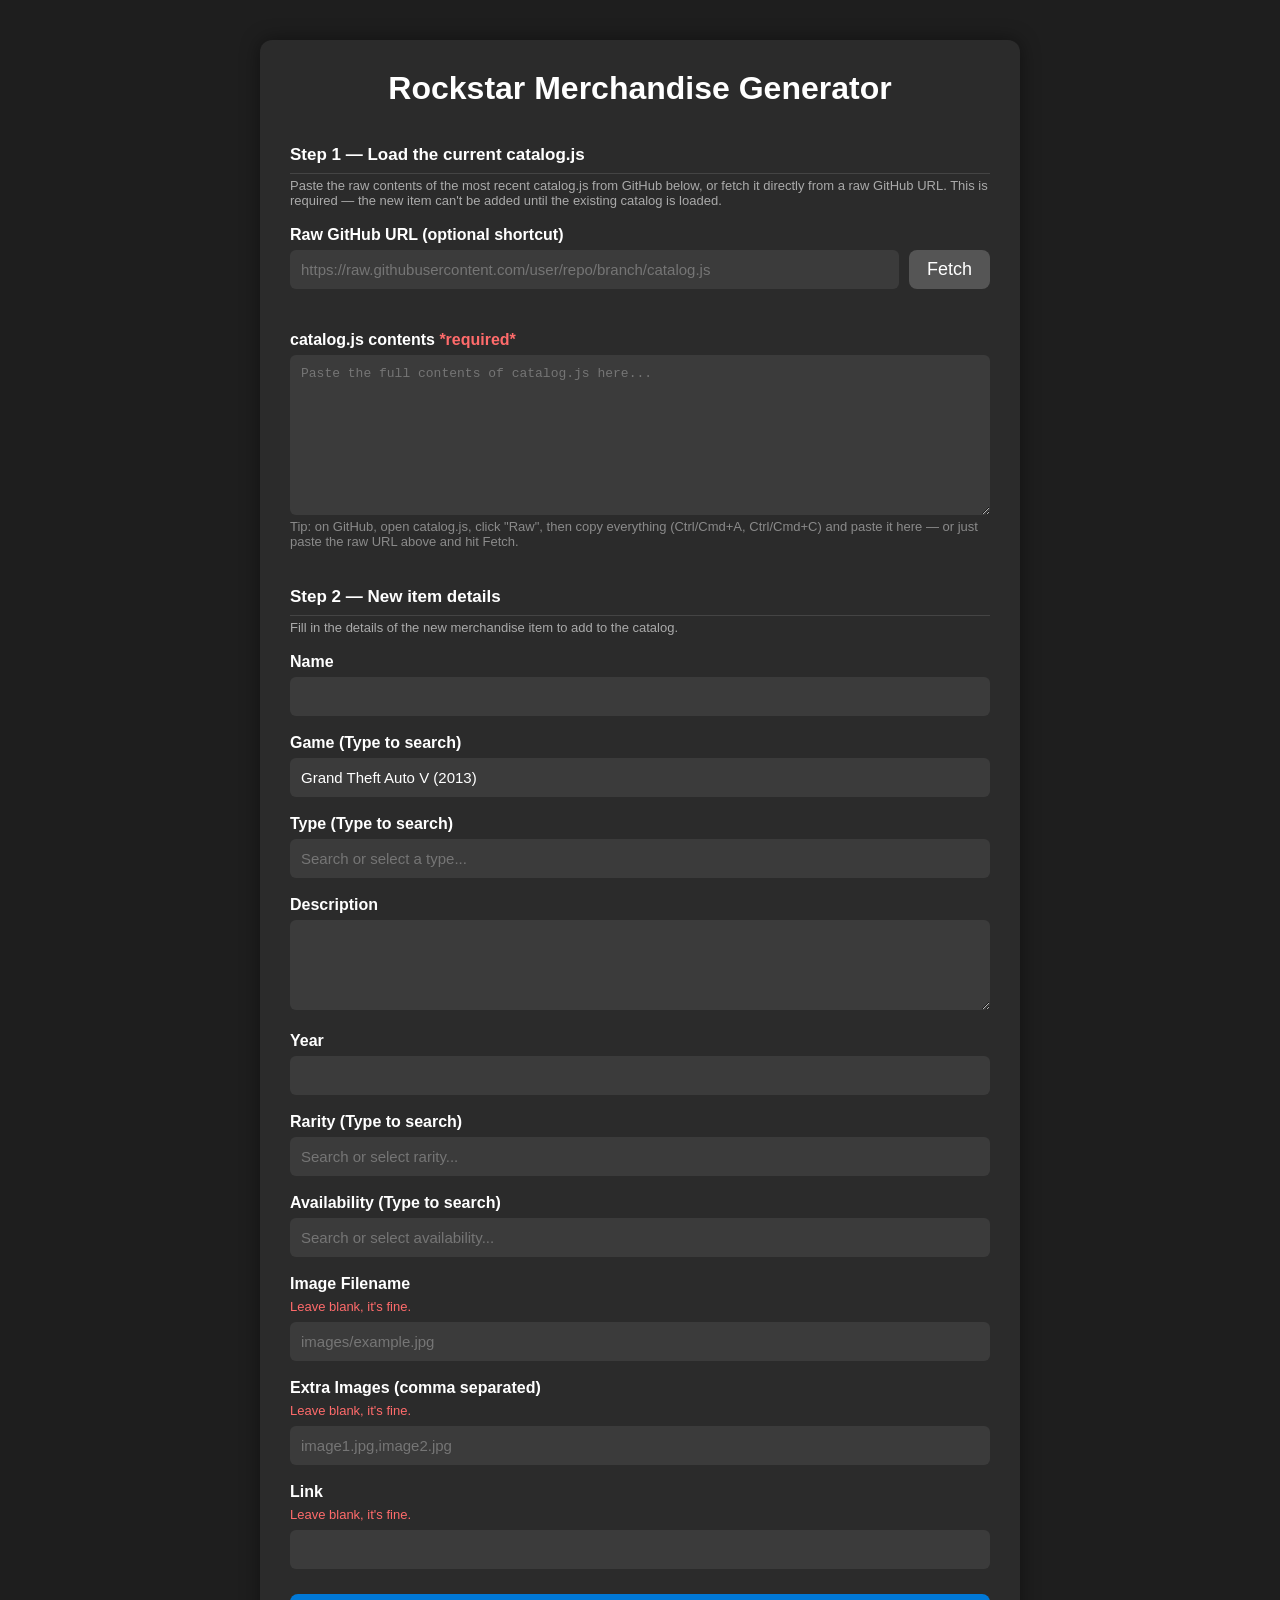
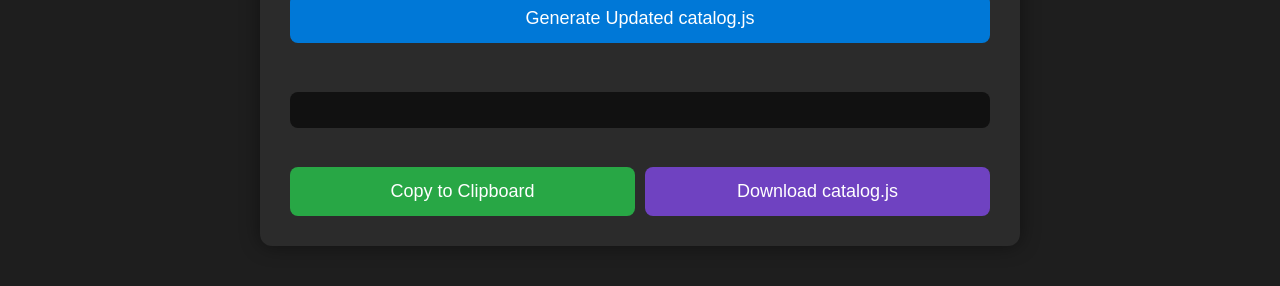
==== rockstar-merch-generator.html @ 3b92977f "Update rockstar-merch-generator.html" ====
<!DOCTYPE html>
<html lang="en">
<head>
<meta charset="UTF-8">
<meta name="viewport" content="width=device-width, initial-scale=1.0">
<title>Rockstar Merchandise Generator</title>

<style>
*{
    box-sizing:border-box;
}

body{
    margin:0;
    padding:40px;
    background:#1e1e1e;
    color:white;
    font-family:"Segoe UI",Arial,sans-serif;
}

.container{
    max-width:760px;
    margin:auto;
    background:#2b2b2b;
    padding:30px;
    border-radius:12px;
    box-shadow:0 0 20px rgba(0,0,0,.45);
}

h1{
    text-align:center;
    margin-top:0;
    margin-bottom:10px;
}

h2{
    margin-top:0;
    margin-bottom:4px;
    font-size:17px;
    border-bottom:1px solid #444;
    padding-bottom:8px;
}

.step{
    margin-top:34px;
    padding-top:4px;
}

.stepDesc{
    color:#aaa;
    font-size:13px;
    margin-bottom:14px;
}

label{
    display:block;
    margin-top:18px;
    margin-bottom:6px;
    font-weight:bold;
}

input,
textarea,
select{
    width:100%;
    padding:11px;
    border:none;
    border-radius:6px;
    background:#3b3b3b;
    color:white;
    font-size:15px;
    font-family:inherit;
}

textarea{
    min-height:90px;
    resize:vertical;
}

#catalogInput{
    min-height:160px;
    font-family:Consolas, monospace;
    font-size:13px;
}

.note{
    color:#ff6b6b;
    font-size:13px;
    margin-bottom:8px;
}

.hint{
    color:#8a8a8a;
    font-size:13px;
    margin-bottom:8px;
}

.status{
    font-size:13px;
    margin-top:8px;
    min-height:16px;
}

.status.ok{
    color:#34c759;
}

.status.err{
    color:#ff6b6b;
}

.row{
    display:flex;
    gap:10px;
    align-items:stretch;
}

.row input{
    flex:1;
}

.row button{
    width:auto;
    white-space:nowrap;
    margin-top:0;
    padding:0 18px;
}

button{
    width:100%;
    margin-top:25px;
    padding:14px;
    border:none;
    border-radius:8px;
    font-size:18px;
    cursor:pointer;
    background:#0078d7;
    color:white;
    transition:.2s;
}

button:hover{
    background:#0a84ff;
}

button:disabled{
    background:#444;
    color:#888;
    cursor:not-allowed;
}

.copyBtn{
    background:#28a745;
}

.copyBtn:hover{
    background:#34c759;
}

.downloadBtn{
    background:#6f42c1;
}

.downloadBtn:hover{
    background:#8250df;
}

.fetchBtn{
    background:#555;
}

.fetchBtn:hover{
    background:#6b6b6b;
}

.btnRow{
    display:flex;
    gap:10px;
}

.btnRow button{
    flex:1;
}

#output{
    margin-top:25px;
    background:#111;
    padding:18px;
    border-radius:8px;
    white-space:pre-wrap;
    font-family:Consolas, monospace;
    overflow-x:auto;
    max-height:420px;
    overflow-y:auto;
    font-size:13px;
}
</style>

</head>
<body>

<div class="container">

<h1>Rockstar Merchandise Generator</h1>

<div class="step">
<h2>Step 1 — Load the current catalog.js</h2>
<div class="stepDesc">Paste the raw contents of the most recent catalog.js from GitHub below, or fetch it directly from a raw GitHub URL. This is required — the new item can't be added until the existing catalog is loaded.</div>

<label for="githubUrl">Raw GitHub URL (optional shortcut)</label>
<div class="row">
  <input id="githubUrl" placeholder="https://raw.githubusercontent.com/user/repo/branch/catalog.js">
  <button class="fetchBtn" onclick="fetchFromGithub()">Fetch</button>
</div>
<div id="fetchStatus" class="status"></div>

<label for="catalogInput">catalog.js contents <span style="color:#ff6b6b">*required*</span></label>
<textarea id="catalogInput" placeholder="Paste the full contents of catalog.js here..."></textarea>
<div class="hint">Tip: on GitHub, open catalog.js, click "Raw", then copy everything (Ctrl/Cmd+A, Ctrl/Cmd+C) and paste it here — or just paste the raw URL above and hit Fetch.</div>
</div>

<div class="step">
<h2>Step 2 — New item details</h2>
<div class="stepDesc">Fill in the details of the new merchandise item to add to the catalog.</div>

<label for="name">Name</label>
<input id="name">

<label for="game">Game (Type to search)</label>
<input list="gameOptions" id="game" value="Grand Theft Auto V (2013)" placeholder="Search or select a game...">
<datalist id="gameOptions">
  <option value="Grand Theft Auto (1997)">
  <option value="Grand Theft Auto 2 (1999)">
  <option value="Midnight Club: Street Racing (2000)">
  <option value="Max Payne (2001)">
  <option value="Grand Theft Auto III (2001)">
  <option value="Grand Theft Auto: Vice City (2002)">
  <option value="Midnight Club II (2003)">
  <option value="Max Payne 2: The Fall of Max Payne (2003)">
  <option value="Manhunt (2003)">
  <option value="Red Dead Revolver (2004)">
  <option value="Grand Theft Auto: San Andreas (2004)">
  <option value="Midnight Club 3: DUB Edition (2005)">
  <option value="The Warriors (2005)">
  <option value="Grand Theft Auto: Liberty City Stories (2005)">
  <option value="Bully (2006)">
  <option value="Grand Theft Auto: Vice City Stories (2006)">
  <option value="Grand Theft Auto IV (2008)">
  <option value="Midnight Club: Los Angeles (2008)">
  <option value="Grand Theft Auto: Chinatown Wars (2009)">
  <option value="Red Dead Redemption (2010)">
  <option value="L.A. Noire (2011)">
  <option value="Max Payne 3 (2012)">
  <option value="Grand Theft Auto V (2013)">
  <option value="Red Dead Redemption 2 (2018)">
  <option value="Grand Theft Auto VI (2026)">
</datalist>

<label for="category">Type (Type to search)</label>
<input list="categoryOptions" id="category" placeholder="Search or select a type...">
<datalist id="categoryOptions">
  <option value="Hats">
  <option value="Plushies">
  <option value="T-Shirts">
  <option value="Hoodies">
  <option value="Posters">
  <option value="Collectibles">
  <option value="Keychains">
  <option value="Stickers">
  <option value="Zippo Lighters">
  <option value="Mugs and Drinkware">
  <option value="Shot Glasses">
  <option value="Playing Card Decks">
  <option value="Domino Sets">
  <option value="Kubrick Figures">
  <option value="USB Flash Drives">
  <option value="Mousepads">
  <option value="Phone Cases">
  <option value="Air Fresheners">
  <option value="Replica License Plates">
  <option value="Enamel Pin Sets">
  <option value="Patches">
  <option value="Bandanas">
  <option value="Socks and Underwear">
  <option value="Lithographs and Art Prints">
  <option value="Vinyl Soundtracks">
  <option value="Art Books and Comics">
  <option value="Drug-related Items">
  <option value="Other">
</datalist>

<label for="description">Description</label>
<textarea id="description"></textarea>

<label for="year">Year</label>
<input id="year">

<label for="rarity">Rarity (Type to search)</label>
<input list="rarityOptions" id="rarity" placeholder="Search or select rarity...">
<datalist id="rarityOptions">
  <option value="Common">
  <option value="Rare">
  <option value="Very Rare">
  <option value="Extremely Rare">
</datalist>

<label for="availability">Availability (Type to search)</label>
<input list="availabilityOptions" id="availability" placeholder="Search or select availability...">
<datalist id="availabilityOptions">
  <option value="Sold on Rockstar Website">
  <option value="Sold in Physical Stores">
  <option value="Sold in Select Stores">
  <option value="Won as Part of a Competition">
  <option value="Given to Fan Sites">
  <option value="Given to The Media">
  <option value="Given to Store Owners">
  <option value="Given to Developers">
  <option value="An Item at an Official Rockstar Party">
  <option value="Other">
</datalist>

<label for="image">Image Filename</label>
<div class="note">Leave blank, it's fine.</div>
<input id="image" placeholder="images/example.jpg">

<label for="extraImages">Extra Images (comma separated)</label>
<div class="note">Leave blank, it's fine.</div>
<input id="extraImages" placeholder="image1.jpg,image2.jpg">

<label for="link">Link</label>
<div class="note">Leave blank, it's fine.</div>
<input id="link">

<button onclick="generate()">Generate Updated catalog.js</button>
<div id="generateStatus" class="status"></div>
</div>

<pre id="output"></pre>

<div class="btnRow" style="margin-top:14px;">
  <button class="copyBtn" onclick="copyOutput()">Copy to Clipboard</button>
  <button class="downloadBtn" onclick="downloadOutput()">Download catalog.js</button>
</div>

</div>

<script>

async function fetchFromGithub(){

    const urlField = document.getElementById("githubUrl");
    const statusEl = document.getElementById("fetchStatus");
    let url = urlField.value.trim();

    if(url === ""){
        statusEl.textContent = "Enter a raw GitHub URL first.";
        statusEl.className = "status err";
        return;
    }

    // Convert a normal github.com blob URL into a raw URL automatically
    if(url.includes("github.com") && url.includes("/blob/")){
        url = url.replace("github.com", "raw.githubusercontent.com").replace("/blob/", "/");
    }

    statusEl.textContent = "Fetching...";
    statusEl.className = "status";

    try{
        const res = await fetch(url);

        if(!res.ok){
            throw new Error("HTTP " + res.status);
        }

        const text = await res.text();
        document.getElementById("catalogInput").value = text;
        statusEl.textContent = "Loaded catalog.js (" + text.length + " characters).";
        statusEl.className = "status ok";
    }catch(err){
        statusEl.textContent = "Couldn't fetch that URL (" + err.message + "). Paste the file contents manually instead.";
        statusEl.className = "status err";
    }
}

function buildNewItemText(){

    // JSON.stringify safely escapes quotes, backslashes and line breaks
    // so multi-line descriptions remain valid JavaScript.
    const jsString = value => JSON.stringify(value);

        let extra = document.getElementById("extraImages").value.trim();
    let extraImages = "[]";

    if(extra !== ""){
        extraImages = "[" +
            extra.split(",")
            .map(i => i.trim())
            .filter(Boolean)
            .map(i => jsString(i))
            .join(", ")
            + "]";
    }

    return `  {
    name: ${jsString(document.getElementById("name").value)},
    game: ${jsString(document.getElementById("game").value)},
    category: ${jsString(document.getElementById("category").value)},
    description: ${jsString(document.getElementById("description").value)},
    year: ${jsString(document.getElementById("year").value)},
    rarity: ${jsString(document.getElementById("rarity").value)},
    availability: ${jsString(document.getElementById("availability").value)},
    image: ${jsString(document.getElementById("image").value)},
    extraImages: ${extraImages},
    link: ${jsString(document.getElementById("link").value)},
  },`;
}

function insertItemIntoCatalog(catalogText, itemText){

    const lastBracket = catalogText.lastIndexOf("]");

    if(lastBracket === -1){
        throw new Error("Couldn't find a closing ']' for the catalog array in the pasted file.");
    }

    let before = catalogText.slice(0, lastBracket);
    const after = catalogText.slice(lastBracket);

    const trimmedBefore = before.replace(/\s+$/, "");

    let joined;
    if(trimmedBefore.endsWith(",") || trimmedBefore.endsWith("[")){
        joined = trimmedBefore;
    }else{
        joined = trimmedBefore + ",";
    }

    return joined + "\n" + itemText + "\n" + after;
}

function generate(){

    const statusEl = document.getElementById("generateStatus");
    const catalogText = document.getElementById("catalogInput").value;

    if(catalogText.trim() === ""){
        statusEl.textContent = "Paste or fetch the current catalog.js in Step 1 before generating.";
        statusEl.className = "status err";
        document.getElementById("output").textContent = "";
        return;
    }

    try{
        const itemText = buildNewItemText();
        const updated = insertItemIntoCatalog(catalogText, itemText);
        document.getElementById("output").textContent = updated;
        statusEl.textContent = "New catalog.js generated below — review it, then copy or download.";
        statusEl.className = "status ok";
    }catch(err){
        statusEl.textContent = "Error: " + err.message;
        statusEl.className = "status err";
        document.getElementById("output").textContent = "";
    }
}

function copyOutput(){

    const output = document.getElementById("output").textContent;

    if(output === ""){
        alert("Generate something first!");
        return;
    }

    navigator.clipboard.writeText(output);

    alert("Copied to clipboard!");
}

function downloadOutput(){

    const output = document.getElementById("output").textContent;

    if(output === ""){
        alert("Generate something first!");
        return;
    }

    const blob = new Blob([output], {type: "text/javascript"});
    const url = URL.createObjectURL(blob);
    const a = document.createElement("a");
    a.href = url;
    a.download = "catalog.js";
    document.body.appendChild(a);
    a.click();
    document.body.removeChild(a);
    URL.revokeObjectURL(url);
}

</script>

</body>
</html>
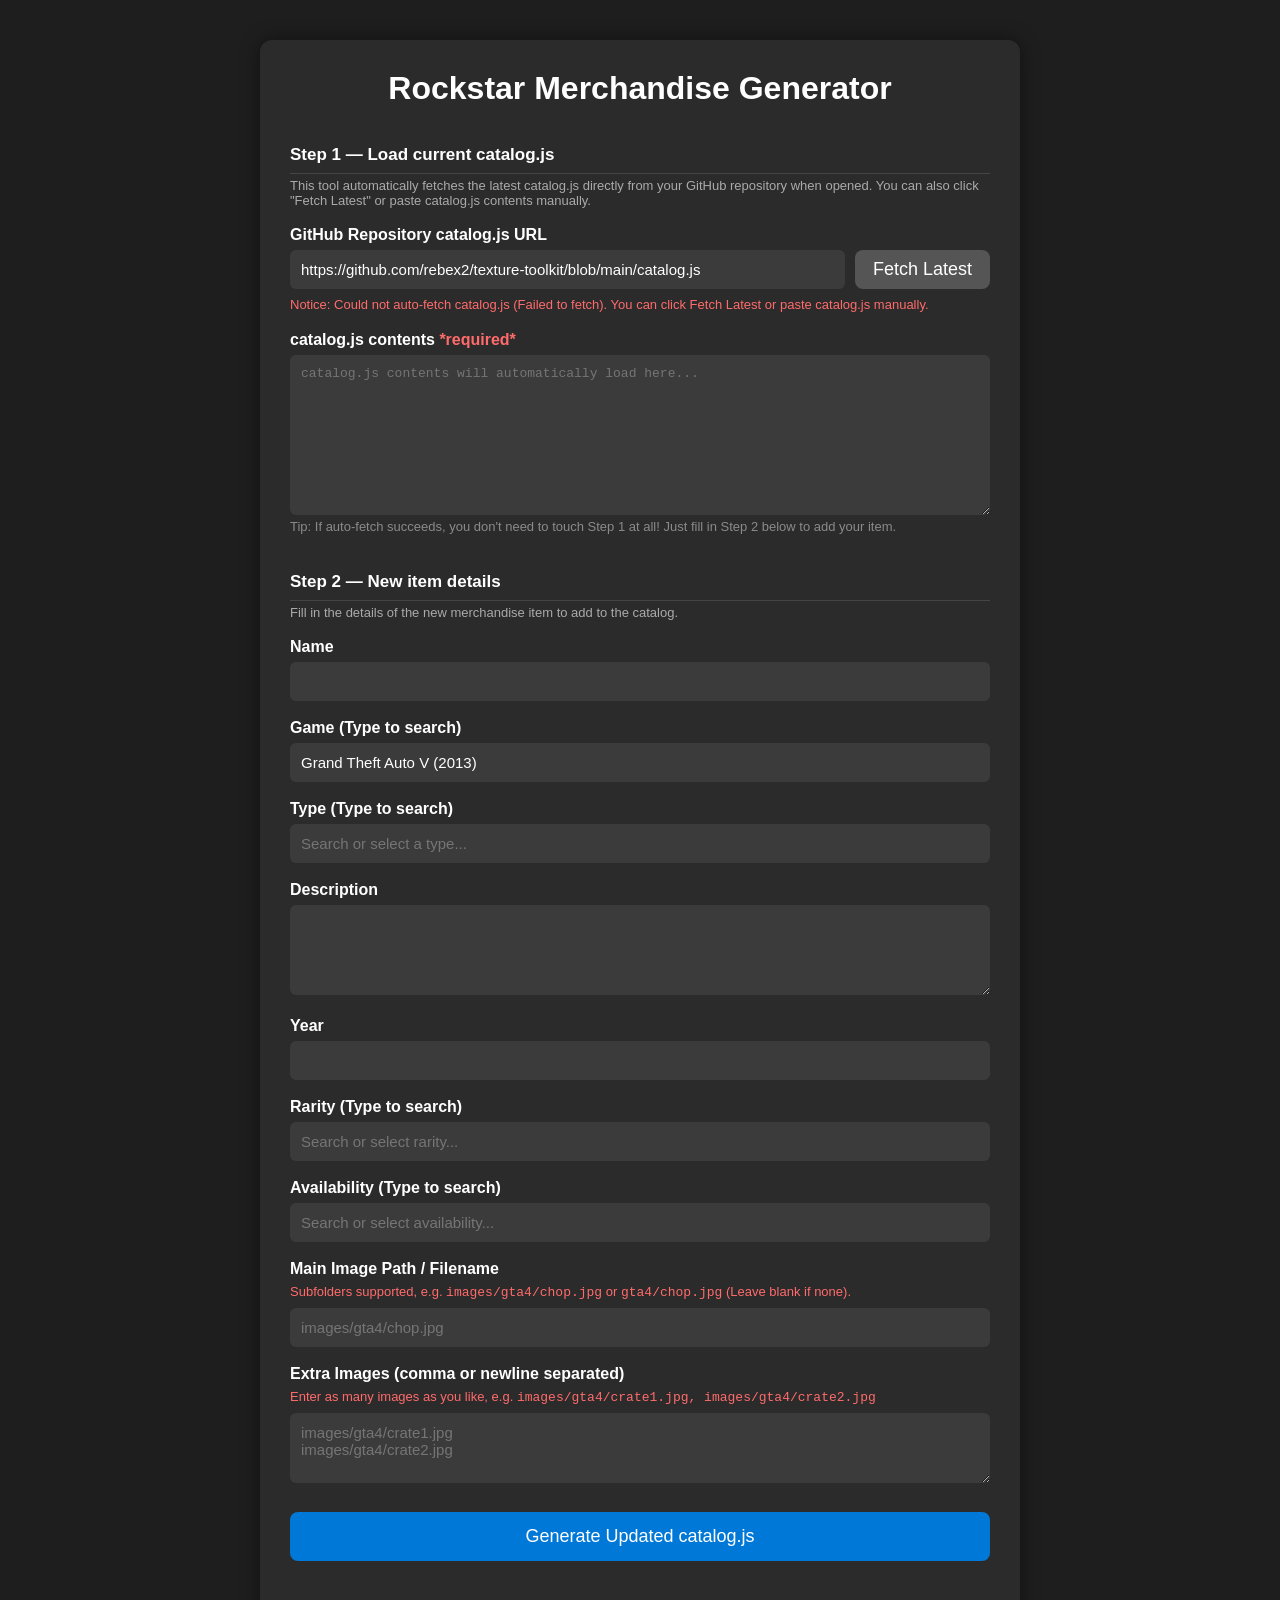
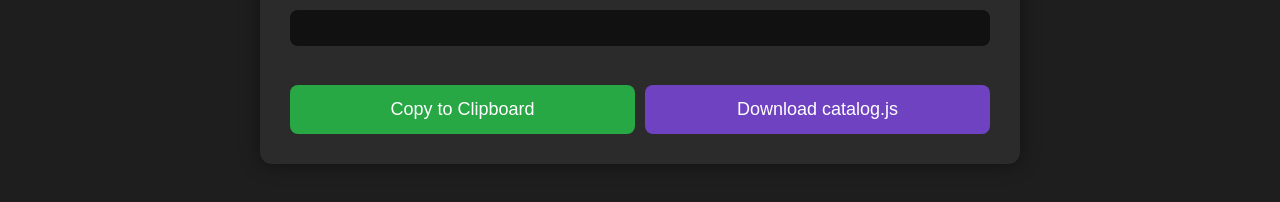
==== commit d0200105: "Refactor catalog.js loading and fetching UI Updated the user interface for loading catalog.js and im" ====
--- a/rockstar-merch-generator.html
+++ b/rockstar-merch-generator.html
@@ -204,19 +204,19 @@
 <h1>Rockstar Merchandise Generator</h1>
 
 <div class="step">
-<h2>Step 1 — Load the current catalog.js</h2>
-<div class="stepDesc">Paste the raw contents of the most recent catalog.js from GitHub below, or fetch it directly from a raw GitHub URL. This is required — the new item can't be added until the existing catalog is loaded.</div>
-
-<label for="githubUrl">Raw GitHub URL (optional shortcut)</label>
+<h2>Step 1 — Load current catalog.js</h2>
+<div class="stepDesc">This tool automatically fetches the latest catalog.js directly from your GitHub repository when opened. You can also click "Fetch Latest" or paste catalog.js contents manually.</div>
+
+<label for="githubUrl">GitHub Repository catalog.js URL</label>
 <div class="row">
-  <input id="githubUrl" placeholder="https://raw.githubusercontent.com/user/repo/branch/catalog.js">
-  <button class="fetchBtn" onclick="fetchFromGithub()">Fetch</button>
+  <input id="githubUrl" value="https://github.com/rebex2/texture-toolkit/blob/main/catalog.js" placeholder="https://github.com/rebex2/texture-toolkit/blob/main/catalog.js">
+  <button class="fetchBtn" onclick="fetchFromGithub()">Fetch Latest</button>
 </div>
 <div id="fetchStatus" class="status"></div>
 
 <label for="catalogInput">catalog.js contents <span style="color:#ff6b6b">*required*</span></label>
-<textarea id="catalogInput" placeholder="Paste the full contents of catalog.js here..."></textarea>
-<div class="hint">Tip: on GitHub, open catalog.js, click "Raw", then copy everything (Ctrl/Cmd+A, Ctrl/Cmd+C) and paste it here — or just paste the raw URL above and hit Fetch.</div>
+<textarea id="catalogInput" placeholder="catalog.js contents will automatically load here..."></textarea>
+<div class="hint">Tip: If auto-fetch succeeds, you don't need to touch Step 1 at all! Just fill in Step 2 below to add your item.</div>
 </div>
 
 <div class="step">
@@ -319,17 +319,13 @@
   <option value="Other">
 </datalist>
 
-<label for="image">Image Filename</label>
-<div class="note">Leave blank, it's fine.</div>
-<input id="image" placeholder="images/example.jpg">
-
-<label for="extraImages">Extra Images (comma separated)</label>
-<div class="note">Leave blank, it's fine.</div>
-<input id="extraImages" placeholder="image1.jpg,image2.jpg">
-
-<label for="link">Link</label>
-<div class="note">Leave blank, it's fine.</div>
-<input id="link">
+<label for="image">Main Image Path / Filename</label>
+<div class="note">Subfolders supported, e.g. <code>images/gta4/chop.jpg</code> or <code>gta4/chop.jpg</code> (Leave blank if none).</div>
+<input id="image" placeholder="images/gta4/chop.jpg">
+
+<label for="extraImages">Extra Images (comma or newline separated)</label>
+<div class="note">Enter as many images as you like, e.g. <code>images/gta4/crate1.jpg, images/gta4/crate2.jpg</code></div>
+<textarea id="extraImages" style="min-height:70px;" placeholder="images/gta4/crate1.jpg&#10;images/gta4/crate2.jpg"></textarea>
 
 <button onclick="generate()">Generate Updated catalog.js</button>
 <div id="generateStatus" class="status"></div>
@@ -346,28 +342,44 @@
 
 <script>
 
-async function fetchFromGithub(){
+// Clean and normalize image paths (handles quotes, slashes, and optional 'images/' folder prefix)
+function formatImagePath(rawPath) {
+    let path = String(rawPath || "").trim().replace(/^["']|["']$/g, "").trim();
+    if (!path) return "";
+    path = path.replace(/\\/g, "/");
+    if (!path.startsWith("images/") && !path.startsWith("http://") && !path.startsWith("https://") && !path.startsWith("/")) {
+        path = "images/" + path;
+    }
+    return path;
+}
+
+async function fetchFromGithub(isAutoLoad = false){
 
     const urlField = document.getElementById("githubUrl");
     const statusEl = document.getElementById("fetchStatus");
     let url = urlField.value.trim();
 
     if(url === ""){
-        statusEl.textContent = "Enter a raw GitHub URL first.";
+        statusEl.textContent = "Enter a GitHub URL first.";
         statusEl.className = "status err";
         return;
     }
 
-    // Convert a normal github.com blob URL into a raw URL automatically
+    // Convert normal github.com blob or raw URLs into raw URLs automatically
     if(url.includes("github.com") && url.includes("/blob/")){
         url = url.replace("github.com", "raw.githubusercontent.com").replace("/blob/", "/");
-    }
-
-    statusEl.textContent = "Fetching...";
+    } else if(url.includes("github.com") && url.includes("/raw/")){
+        url = url.replace("github.com", "raw.githubusercontent.com").replace("/raw/", "/");
+    }
+
+    // Append timestamp for cache busting
+    const fetchUrl = url + (url.includes("?") ? "&" : "?") + "t=" + Date.now();
+
+    statusEl.textContent = isAutoLoad ? "Auto-loading latest catalog.js from GitHub..." : "Fetching...";
     statusEl.className = "status";
 
     try{
-        const res = await fetch(url);
+        const res = await fetch(fetchUrl);
 
         if(!res.ok){
             throw new Error("HTTP " + res.status);
@@ -375,10 +387,10 @@
 
         const text = await res.text();
         document.getElementById("catalogInput").value = text;
-        statusEl.textContent = "Loaded catalog.js (" + text.length + " characters).";
+        statusEl.textContent = "✓ " + (isAutoLoad ? "Automatically loaded" : "Loaded") + " latest catalog.js (" + text.length + " characters).";
         statusEl.className = "status ok";
     }catch(err){
-        statusEl.textContent = "Couldn't fetch that URL (" + err.message + "). Paste the file contents manually instead.";
+        statusEl.textContent = isAutoLoad ? "Notice: Could not auto-fetch catalog.js (" + err.message + "). You can click Fetch Latest or paste catalog.js manually." : "Couldn't fetch URL (" + err.message + "). Paste file contents manually.";
         statusEl.className = "status err";
     }
 }
@@ -389,18 +401,12 @@
     // so multi-line descriptions remain valid JavaScript.
     const jsString = value => JSON.stringify(value);
 
-        let extra = document.getElementById("extraImages").value.trim();
-    let extraImages = "[]";
-
-    if(extra !== ""){
-        extraImages = "[" +
-            extra.split(",")
-            .map(i => i.trim())
-            .filter(Boolean)
-            .map(i => jsString(i))
-            .join(", ")
-            + "]";
-    }
+    let extra = document.getElementById("extraImages").value.trim();
+    let extraImagesList = extra
+        .split(/[\n,]+/)
+        .map(formatImagePath)
+        .filter(Boolean);
+    let extraImagesJson = "[" + extraImagesList.map(jsString).join(", ") + "]";
 
     return `  {
     name: ${jsString(document.getElementById("name").value)},
@@ -410,9 +416,9 @@
     year: ${jsString(document.getElementById("year").value)},
     rarity: ${jsString(document.getElementById("rarity").value)},
     availability: ${jsString(document.getElementById("availability").value)},
-    image: ${jsString(document.getElementById("image").value)},
-    extraImages: ${extraImages},
-    link: ${jsString(document.getElementById("link").value)},
+    image: ${jsString(formatImagePath(document.getElementById("image").value))},
+    extraImages: ${extraImagesJson},
+    link: "",
   },`;
 }
 
@@ -498,6 +504,11 @@
     URL.revokeObjectURL(url);
 }
 
+// Automatically fetch latest catalog.js from GitHub on load
+window.addEventListener("DOMContentLoaded", () => {
+    fetchFromGithub(true);
+});
+
 </script>
 
 </body>
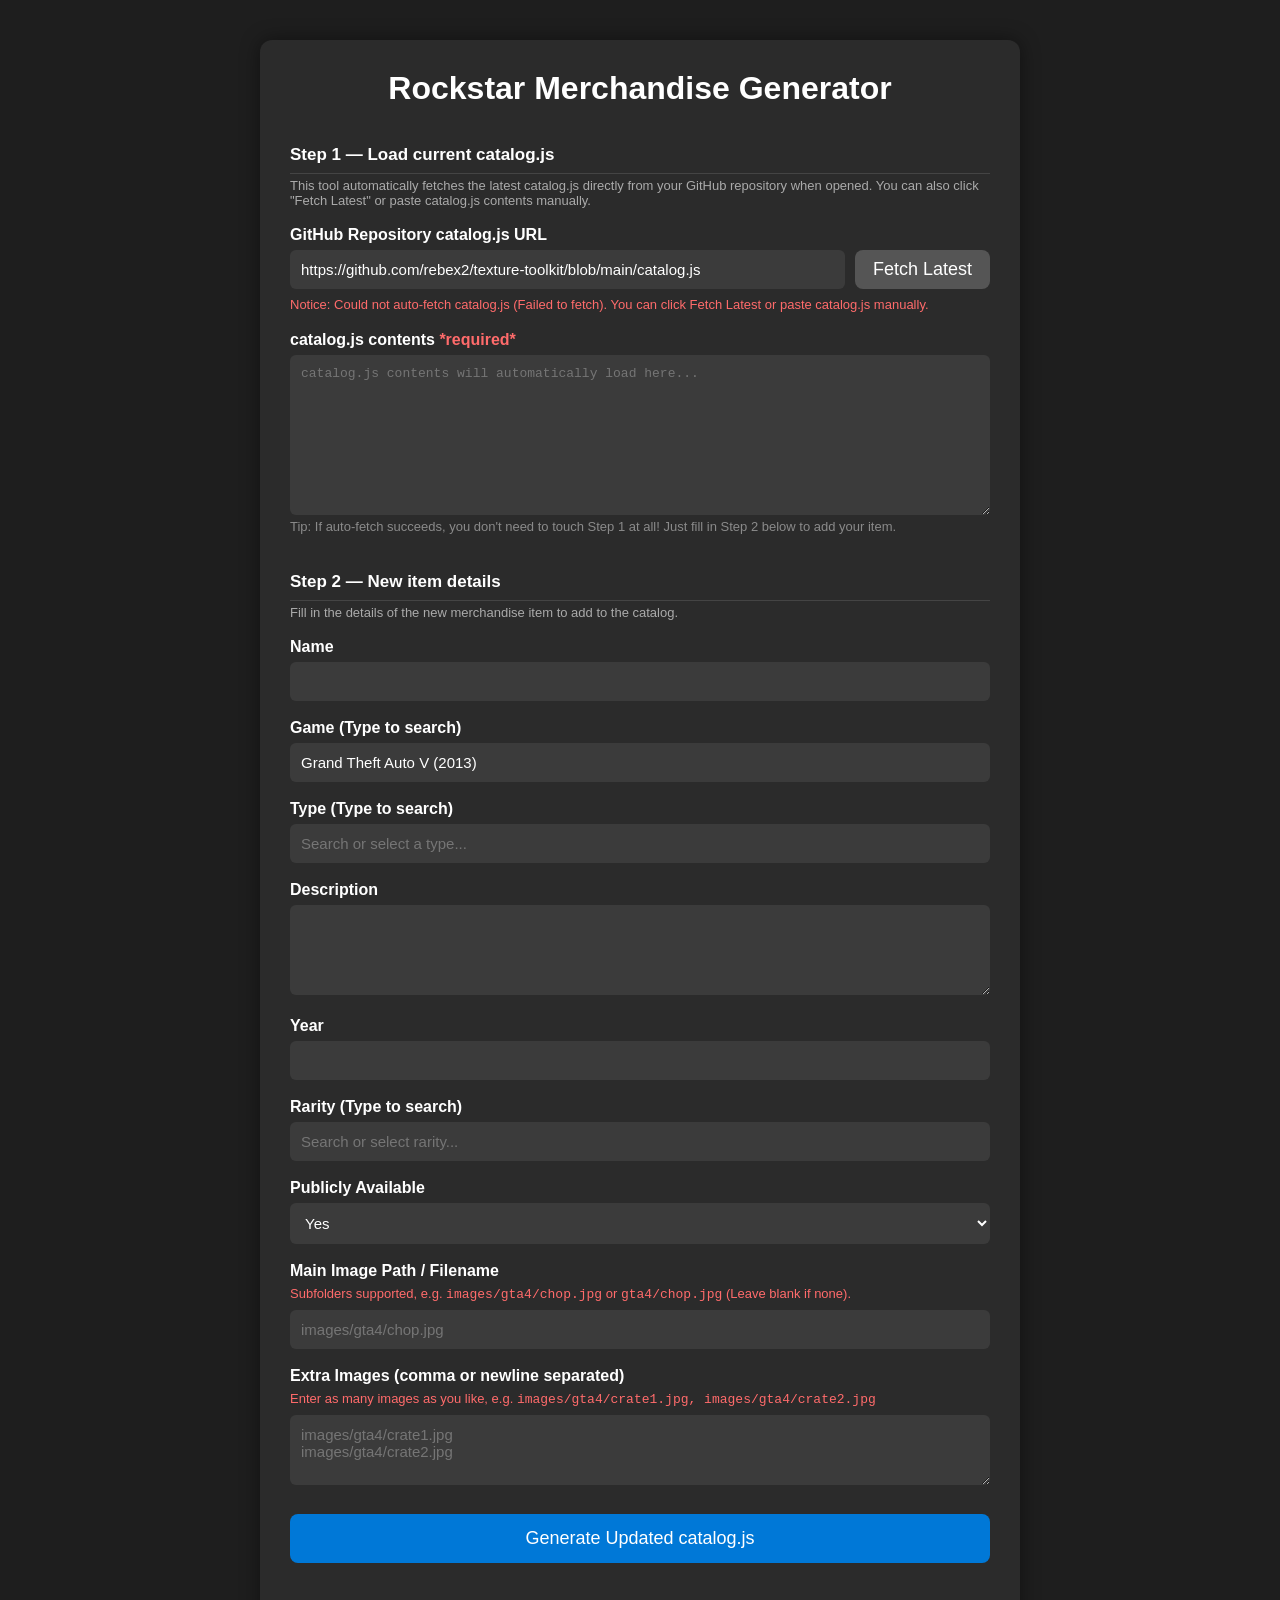
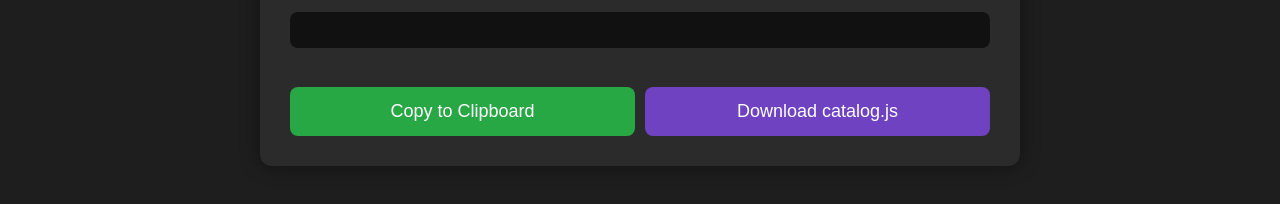
==== commit 70a6fa66: "Replace availability input with select dropdown" ====
--- a/rockstar-merch-generator.html
+++ b/rockstar-merch-generator.html
@@ -304,21 +304,13 @@
   <option value="Extremely Rare">
 </datalist>
 
-<label for="availability">Availability (Type to search)</label>
-<input list="availabilityOptions" id="availability" placeholder="Search or select availability...">
-<datalist id="availabilityOptions">
-  <option value="Sold on Rockstar Website">
-  <option value="Sold in Physical Stores">
-  <option value="Sold in Select Stores">
-  <option value="Won as Part of a Competition">
-  <option value="Given to Fan Sites">
-  <option value="Given to The Media">
-  <option value="Given to Store Owners">
-  <option value="Given to Developers">
-  <option value="An Item at an Official Rockstar Party">
-  <option value="Other">
-</datalist>
-
+<label for="availability">Publicly Available</label>
+<select id="availability">
+  <option value="Yes">Yes</option>
+  <option value="No">No</option>
+</select>
+
+    
 <label for="image">Main Image Path / Filename</label>
 <div class="note">Subfolders supported, e.g. <code>images/gta4/chop.jpg</code> or <code>gta4/chop.jpg</code> (Leave blank if none).</div>
 <input id="image" placeholder="images/gta4/chop.jpg">
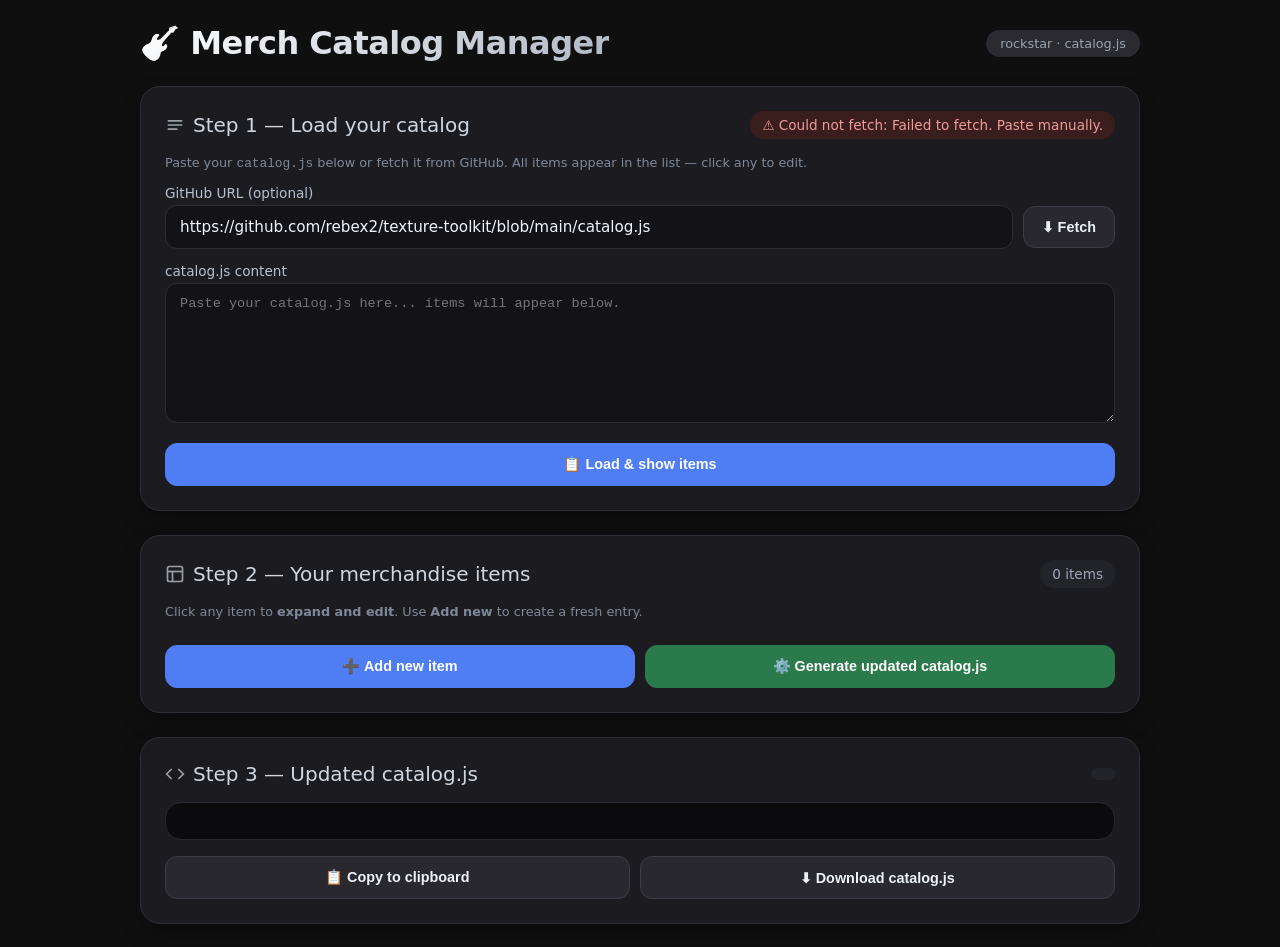
==== commit 66d37154: "Update print statement from 'Hello' to 'Goodbye'" ====
--- a/rockstar-merch-generator.html
+++ b/rockstar-merch-generator.html
@@ -1,506 +1,949 @@
 <!DOCTYPE html>
 <html lang="en">
 <head>
-<meta charset="UTF-8">
-<meta name="viewport" content="width=device-width, initial-scale=1.0">
-<title>Rockstar Merchandise Generator</title>
-
-<style>
-*{
-    box-sizing:border-box;
-}
-
-body{
-    margin:0;
-    padding:40px;
-    background:#1e1e1e;
-    color:white;
-    font-family:"Segoe UI",Arial,sans-serif;
-}
-
-.container{
-    max-width:760px;
-    margin:auto;
-    background:#2b2b2b;
-    padding:30px;
-    border-radius:12px;
-    box-shadow:0 0 20px rgba(0,0,0,.45);
-}
-
-h1{
-    text-align:center;
-    margin-top:0;
-    margin-bottom:10px;
-}
-
-h2{
-    margin-top:0;
-    margin-bottom:4px;
-    font-size:17px;
-    border-bottom:1px solid #444;
-    padding-bottom:8px;
-}
-
-.step{
-    margin-top:34px;
-    padding-top:4px;
-}
-
-.stepDesc{
-    color:#aaa;
-    font-size:13px;
-    margin-bottom:14px;
-}
-
-label{
-    display:block;
-    margin-top:18px;
-    margin-bottom:6px;
-    font-weight:bold;
-}
-
-input,
-textarea,
-select{
-    width:100%;
-    padding:11px;
-    border:none;
-    border-radius:6px;
-    background:#3b3b3b;
-    color:white;
-    font-size:15px;
-    font-family:inherit;
-}
-
-textarea{
-    min-height:90px;
-    resize:vertical;
-}
-
-#catalogInput{
-    min-height:160px;
-    font-family:Consolas, monospace;
-    font-size:13px;
-}
-
-.note{
-    color:#ff6b6b;
-    font-size:13px;
-    margin-bottom:8px;
-}
-
-.hint{
-    color:#8a8a8a;
-    font-size:13px;
-    margin-bottom:8px;
-}
-
-.status{
-    font-size:13px;
-    margin-top:8px;
-    min-height:16px;
-}
-
-.status.ok{
-    color:#34c759;
-}
-
-.status.err{
-    color:#ff6b6b;
-}
-
-.row{
-    display:flex;
-    gap:10px;
-    align-items:stretch;
-}
-
-.row input{
-    flex:1;
-}
-
-.row button{
-    width:auto;
-    white-space:nowrap;
-    margin-top:0;
-    padding:0 18px;
-}
-
-button{
-    width:100%;
-    margin-top:25px;
-    padding:14px;
-    border:none;
-    border-radius:8px;
-    font-size:18px;
-    cursor:pointer;
-    background:#0078d7;
-    color:white;
-    transition:.2s;
-}
-
-button:hover{
-    background:#0a84ff;
-}
-
-button:disabled{
-    background:#444;
-    color:#888;
-    cursor:not-allowed;
-}
-
-.copyBtn{
-    background:#28a745;
-}
-
-.copyBtn:hover{
-    background:#34c759;
-}
-
-.downloadBtn{
-    background:#6f42c1;
-}
-
-.downloadBtn:hover{
-    background:#8250df;
-}
-
-.fetchBtn{
-    background:#555;
-}
-
-.fetchBtn:hover{
-    background:#6b6b6b;
-}
-
-.btnRow{
-    display:flex;
-    gap:10px;
-}
-
-.btnRow button{
-    flex:1;
-}
-
-#output{
-    margin-top:25px;
-    background:#111;
-    padding:18px;
-    border-radius:8px;
-    white-space:pre-wrap;
-    font-family:Consolas, monospace;
-    overflow-x:auto;
-    max-height:420px;
-    overflow-y:auto;
-    font-size:13px;
-}
-</style>
-
+  <meta charset="UTF-8">
+  <meta name="viewport" content="width=device-width, initial-scale=1.0">
+  <title>Rockstar Merch · Catalog Manager</title>
+  <style>
+    * {
+      box-sizing: border-box;
+      margin: 0;
+    }
+
+    body {
+      background: #0f0f10;
+      font-family: 'Inter', 'Segoe UI', system-ui, sans-serif;
+      padding: 24px;
+      color: #eaeef2;
+    }
+
+    .app {
+      max-width: 1000px;
+      margin: 0 auto;
+      display: flex;
+      flex-direction: column;
+      gap: 24px;
+    }
+
+    /* header */
+    .header {
+      display: flex;
+      align-items: center;
+      justify-content: space-between;
+      flex-wrap: wrap;
+      gap: 12px;
+    }
+
+    .header h1 {
+      font-size: 2rem;
+      font-weight: 600;
+      letter-spacing: -0.5px;
+      background: linear-gradient(135deg, #ffffff, #b0b8c5);
+      -webkit-background-clip: text;
+      -webkit-text-fill-color: transparent;
+      background-clip: text;
+      margin: 0;
+    }
+
+    .badge {
+      background: #2a2a30;
+      padding: 6px 14px;
+      border-radius: 30px;
+      font-size: 0.8rem;
+      color: #9aa3b2;
+    }
+
+    /* cards */
+    .card {
+      background: #1c1c20;
+      border-radius: 20px;
+      padding: 24px;
+      border: 1px solid #2e2e36;
+      box-shadow: 0 10px 25px -8px rgba(0, 0, 0, 0.5);
+      transition: border-color 0.2s;
+    }
+
+    .card-header {
+      display: flex;
+      align-items: center;
+      justify-content: space-between;
+      gap: 12px;
+      margin-bottom: 16px;
+      flex-wrap: wrap;
+    }
+
+    .card-header h2 {
+      font-size: 1.25rem;
+      font-weight: 500;
+      display: flex;
+      align-items: center;
+      gap: 8px;
+      color: #d0d6e0;
+    }
+
+    .card-header h2 svg {
+      opacity: 0.7;
+    }
+
+    .status-msg {
+      font-size: 0.85rem;
+      padding: 6px 12px;
+      border-radius: 30px;
+      background: #23232a;
+      color: #a0a8b8;
+      display: inline-flex;
+      align-items: center;
+      gap: 6px;
+    }
+
+    .status-msg.ok {
+      background: #1a3a2a;
+      color: #8dd6a8;
+    }
+
+    .status-msg.err {
+      background: #3a1e1e;
+      color: #f09a9a;
+    }
+
+    /* form elements */
+    label {
+      font-size: 0.85rem;
+      font-weight: 500;
+      color: #b6c0d0;
+      display: block;
+      margin-top: 14px;
+      margin-bottom: 4px;
+    }
+
+    input, textarea, select {
+      width: 100%;
+      background: #131317;
+      border: 1px solid #2d2d36;
+      border-radius: 12px;
+      padding: 12px 14px;
+      font-size: 0.95rem;
+      color: #f0f4fc;
+      font-family: inherit;
+      transition: border 0.15s, box-shadow 0.15s;
+    }
+
+    input:focus, textarea:focus, select:focus {
+      outline: none;
+      border-color: #4f7df3;
+      box-shadow: 0 0 0 3px rgba(79, 125, 243, 0.25);
+    }
+
+    textarea {
+      min-height: 90px;
+      resize: vertical;
+    }
+
+    .row {
+      display: flex;
+      gap: 10px;
+      align-items: center;
+      flex-wrap: wrap;
+    }
+
+    .row input {
+      flex: 1;
+    }
+
+    button {
+      background: #292930;
+      border: none;
+      border-radius: 12px;
+      padding: 12px 18px;
+      font-weight: 600;
+      font-size: 0.9rem;
+      color: #eef2f8;
+      cursor: pointer;
+      transition: all 0.15s;
+      display: inline-flex;
+      align-items: center;
+      justify-content: center;
+      gap: 8px;
+      white-space: nowrap;
+      border: 1px solid #3d3d48;
+    }
+
+    button:hover {
+      background: #34343e;
+      border-color: #5a5a6a;
+    }
+
+    button.primary {
+      background: #4f7df3;
+      border-color: #4f7df3;
+      color: white;
+    }
+
+    button.primary:hover {
+      background: #628cf5;
+      border-color: #628cf5;
+    }
+
+    button.success {
+      background: #2b7a4b;
+      border-color: #2b7a4b;
+      color: white;
+    }
+
+    button.success:hover {
+      background: #359a5a;
+      border-color: #359a5a;
+    }
+
+    button.secondary {
+      background: #28282e;
+    }
+
+    button:disabled {
+      opacity: 0.5;
+      cursor: not-allowed;
+      background: #28282e;
+      border-color: #3d3d48;
+    }
+
+    .btn-group {
+      display: flex;
+      gap: 10px;
+      flex-wrap: wrap;
+      margin-top: 16px;
+    }
+
+    .btn-group button {
+      flex: 1 1 auto;
+    }
+
+    /* item list / editor */
+    .item-list {
+      display: flex;
+      flex-direction: column;
+      gap: 8px;
+      margin-top: 8px;
+      max-height: 380px;
+      overflow-y: auto;
+      padding-right: 4px;
+    }
+
+    .item-entry {
+      background: #131317;
+      border: 1px solid #2a2a32;
+      border-radius: 16px;
+      overflow: hidden;
+      transition: border 0.15s;
+    }
+
+    .item-entry.editing {
+      border-color: #4f7df3;
+      box-shadow: 0 0 0 2px rgba(79, 125, 243, 0.2);
+    }
+
+    .item-summary {
+      display: flex;
+      align-items: center;
+      justify-content: space-between;
+      padding: 14px 18px;
+      cursor: pointer;
+      user-select: none;
+      gap: 12px;
+    }
+
+    .item-summary:hover {
+      background: #1e1e26;
+    }
+
+    .item-title {
+      display: flex;
+      flex-direction: column;
+      gap: 4px;
+      flex: 1;
+      min-width: 0;
+    }
+
+    .item-name {
+      font-weight: 600;
+      font-size: 1rem;
+      color: #eef4ff;
+      overflow: hidden;
+      text-overflow: ellipsis;
+      white-space: nowrap;
+    }
+
+    .item-meta {
+      font-size: 0.75rem;
+      color: #8792a5;
+      display: flex;
+      gap: 12px;
+      flex-wrap: wrap;
+    }
+
+    .item-actions {
+      display: flex;
+      gap: 4px;
+      flex-shrink: 0;
+    }
+
+    .item-actions button {
+      padding: 6px 12px;
+      font-size: 0.75rem;
+      border-radius: 30px;
+      background: #24242c;
+      border: 1px solid #35353f;
+    }
+
+    .item-editor {
+      padding: 0 18px 18px 18px;
+      border-top: 1px solid #262630;
+      display: none;
+    }
+
+    .item-entry.editing .item-editor {
+      display: block;
+    }
+
+    .item-editor .field-grid {
+      display: grid;
+      grid-template-columns: 1fr 1fr;
+      gap: 12px;
+    }
+
+    .item-editor .field-grid .full {
+      grid-column: span 2;
+    }
+
+    @media (max-width: 640px) {
+      .item-editor .field-grid {
+        grid-template-columns: 1fr;
+      }
+      .item-editor .field-grid .full {
+        grid-column: span 1;
+      }
+      .item-summary {
+        flex-direction: column;
+        align-items: flex-start;
+      }
+      .item-actions {
+        align-self: flex-end;
+      }
+    }
+
+    /* catalog output */
+    .output-box {
+      background: #0b0b0e;
+      border-radius: 16px;
+      padding: 18px;
+      font-family: 'JetBrains Mono', 'Fira Code', monospace;
+      font-size: 0.8rem;
+      white-space: pre-wrap;
+      overflow-x: auto;
+      max-height: 380px;
+      overflow-y: auto;
+      border: 1px solid #282830;
+      color: #cbd5e1;
+      margin-top: 14px;
+    }
+
+    .hint {
+      font-size: 0.8rem;
+      color: #7e889b;
+      margin-top: 6px;
+    }
+
+    .hidden {
+      display: none;
+    }
+
+    .flex-between {
+      display: flex;
+      justify-content: space-between;
+      align-items: center;
+      gap: 12px;
+      flex-wrap: wrap;
+    }
+
+    .spacer {
+      height: 4px;
+    }
+
+    /* scrollbars */
+    ::-webkit-scrollbar {
+      width: 8px;
+      height: 8px;
+    }
+    ::-webkit-scrollbar-track {
+      background: #131317;
+      border-radius: 10px;
+    }
+    ::-webkit-scrollbar-thumb {
+      background: #35353f;
+      border-radius: 10px;
+    }
+    ::-webkit-scrollbar-thumb:hover {
+      background: #4a4a58;
+    }
+  </style>
 </head>
 <body>
 
-<div class="container">
-
-<h1>Rockstar Merchandise Generator</h1>
-
-<div class="step">
-<h2>Step 1 — Load current catalog.js</h2>
-<div class="stepDesc">This tool automatically fetches the latest catalog.js directly from your GitHub repository when opened. You can also click "Fetch Latest" or paste catalog.js contents manually.</div>
-
-<label for="githubUrl">GitHub Repository catalog.js URL</label>
-<div class="row">
-  <input id="githubUrl" value="https://github.com/rebex2/texture-toolkit/blob/main/catalog.js" placeholder="https://github.com/rebex2/texture-toolkit/blob/main/catalog.js">
-  <button class="fetchBtn" onclick="fetchFromGithub()">Fetch Latest</button>
+<div class="app">
+
+  <!-- header -->
+  <div class="header">
+    <h1>🎸 Merch Catalog Manager</h1>
+    <div class="badge">rockstar · catalog.js</div>
+  </div>
+
+  <!-- ========== STEP 1 · LOAD EXISTING CATALOG ========== -->
+  <div class="card">
+    <div class="card-header">
+      <h2>
+        <svg width="20" height="20" viewBox="0 0 24 24" fill="none" stroke="currentColor" stroke-width="2">
+          <path d="M4 7h16M4 12h16M4 17h10" stroke-linecap="round"/>
+        </svg>
+        Step 1 — Load your catalog
+      </h2>
+      <div id="fetchStatus" class="status-msg"></div>
+    </div>
+
+    <div class="hint" style="margin-bottom:12px;">
+      Paste your <code>catalog.js</code> below or fetch it from GitHub.
+      All items appear in the list — click any to edit.
+    </div>
+
+    <label for="githubUrl">GitHub URL (optional)</label>
+    <div class="row">
+      <input id="githubUrl" value="https://github.com/rebex2/texture-toolkit/blob/main/catalog.js" placeholder="https://github.com/.../catalog.js">
+      <button class="secondary" onclick="fetchFromGithub()">⬇ Fetch</button>
+    </div>
+
+    <label for="catalogInput">catalog.js content</label>
+    <textarea id="catalogInput" placeholder="Paste your catalog.js here... items will appear below." style="min-height:140px; font-family:monospace; font-size:0.85rem;"></textarea>
+
+    <div class="btn-group">
+      <button class="primary" onclick="parseAndRenderItems()">📋 Load &amp; show items</button>
+    </div>
+  </div>
+
+  <!-- ========== STEP 2 · ITEM LIST + EDITOR ========== -->
+  <div class="card">
+    <div class="card-header">
+      <h2>
+        <svg width="20" height="20" viewBox="0 0 24 24" fill="none" stroke="currentColor" stroke-width="2">
+          <rect x="3" y="3" width="18" height="18" rx="2" ry="2"/>
+          <line x1="3" y1="9" x2="21" y2="9"/>
+          <line x1="9" y1="21" x2="9" y2="9"/>
+        </svg>
+        Step 2 — Your merchandise items
+      </h2>
+      <div id="itemCount" class="status-msg">0 items</div>
+    </div>
+
+    <div class="hint" style="margin-bottom:8px;">
+      Click any item to <strong>expand and edit</strong>. Use <strong>Add new</strong> to create a fresh entry.
+    </div>
+
+    <div id="itemListContainer" class="item-list">
+      <!-- dynamic items will be rendered here -->
+    </div>
+
+    <div class="btn-group" style="margin-top:18px;">
+      <button class="primary" onclick="addNewItem()" style="flex:2;">➕ Add new item</button>
+      <button class="success" onclick="generateCatalog()" style="flex:2;">⚙️ Generate updated catalog.js</button>
+    </div>
+  </div>
+
+  <!-- ========== STEP 3 · OUTPUT ========== -->
+  <div class="card" id="outputCard">
+    <div class="card-header">
+      <h2>
+        <svg width="20" height="20" viewBox="0 0 24 24" fill="none" stroke="currentColor" stroke-width="2">
+          <polyline points="16 18 22 12 16 6"/>
+          <polyline points="8 6 2 12 8 18"/>
+        </svg>
+        Step 3 — Updated catalog.js
+      </h2>
+      <div id="generateStatus" class="status-msg"></div>
+    </div>
+
+    <pre id="output" class="output-box" placeholder="Generated catalog will appear here..."></pre>
+
+    <div class="btn-group">
+      <button class="secondary" onclick="copyOutput()">📋 Copy to clipboard</button>
+      <button class="secondary" onclick="downloadOutput()">⬇ Download catalog.js</button>
+    </div>
+  </div>
+
 </div>
-<div id="fetchStatus" class="status"></div>
-
-<label for="catalogInput">catalog.js contents <span style="color:#ff6b6b">*required*</span></label>
-<textarea id="catalogInput" placeholder="catalog.js contents will automatically load here..."></textarea>
-<div class="hint">Tip: If auto-fetch succeeds, you don't need to touch Step 1 at all! Just fill in Step 2 below to add your item.</div>
-</div>
-
-<div class="step">
-<h2>Step 2 — New item details</h2>
-<div class="stepDesc">Fill in the details of the new merchandise item to add to the catalog.</div>
-
-<label for="name">Name</label>
-<input id="name">
-
-<label for="game">Game (Type to search)</label>
-<input list="gameOptions" id="game" value="Grand Theft Auto V (2013)" placeholder="Search or select a game...">
-<datalist id="gameOptions">
-  <option value="Grand Theft Auto (1997)">
-  <option value="Grand Theft Auto 2 (1999)">
-  <option value="Midnight Club: Street Racing (2000)">
-  <option value="Max Payne (2001)">
-  <option value="Grand Theft Auto III (2001)">
-  <option value="Grand Theft Auto: Vice City (2002)">
-  <option value="Midnight Club II (2003)">
-  <option value="Max Payne 2: The Fall of Max Payne (2003)">
-  <option value="Manhunt (2003)">
-  <option value="Red Dead Revolver (2004)">
-  <option value="Grand Theft Auto: San Andreas (2004)">
-  <option value="Midnight Club 3: DUB Edition (2005)">
-  <option value="The Warriors (2005)">
-  <option value="Grand Theft Auto: Liberty City Stories (2005)">
-  <option value="Bully (2006)">
-  <option value="Grand Theft Auto: Vice City Stories (2006)">
-  <option value="Grand Theft Auto IV (2008)">
-  <option value="Midnight Club: Los Angeles (2008)">
-  <option value="Grand Theft Auto: Chinatown Wars (2009)">
-  <option value="Red Dead Redemption (2010)">
-  <option value="L.A. Noire (2011)">
-  <option value="Max Payne 3 (2012)">
-  <option value="Grand Theft Auto V (2013)">
-  <option value="Red Dead Redemption 2 (2018)">
-  <option value="Grand Theft Auto VI (2026)">
-</datalist>
-
-<label for="category">Type (Type to search)</label>
-<input list="categoryOptions" id="category" placeholder="Search or select a type...">
-<datalist id="categoryOptions">
-  <option value="Hats">
-  <option value="Plushies">
-  <option value="T-Shirts">
-  <option value="Hoodies">
-  <option value="Posters">
-  <option value="Collectibles">
-  <option value="Keychains">
-  <option value="Stickers">
-  <option value="Zippo Lighters">
-  <option value="Mugs and Drinkware">
-  <option value="Shot Glasses">
-  <option value="Playing Card Decks">
-  <option value="Domino Sets">
-  <option value="Kubrick Figures">
-  <option value="USB Flash Drives">
-  <option value="Mousepads">
-  <option value="Phone Cases">
-  <option value="Air Fresheners">
-  <option value="Replica License Plates">
-  <option value="Enamel Pin Sets">
-  <option value="Patches">
-  <option value="Bandanas">
-  <option value="Socks and Underwear">
-  <option value="Lithographs and Art Prints">
-  <option value="Vinyl Soundtracks">
-  <option value="Art Books and Comics">
-  <option value="Drug-related Items">
-  <option value="Other">
-</datalist>
-
-<label for="description">Description</label>
-<textarea id="description"></textarea>
-
-<label for="year">Year</label>
-<input id="year">
-
-<label for="rarity">Rarity (Type to search)</label>
-<input list="rarityOptions" id="rarity" placeholder="Search or select rarity...">
-<datalist id="rarityOptions">
-  <option value="Common">
-  <option value="Rare">
-  <option value="Very Rare">
-  <option value="Extremely Rare">
-</datalist>
-
-<label for="availability">Publicly Available</label>
-<select id="availability">
-  <option value="Yes">Yes</option>
-  <option value="No">No</option>
-</select>
-
-    
-<label for="image">Main Image Path / Filename</label>
-<div class="note">Subfolders supported, e.g. <code>images/gta4/chop.jpg</code> or <code>gta4/chop.jpg</code> (Leave blank if none).</div>
-<input id="image" placeholder="images/gta4/chop.jpg">
-
-<label for="extraImages">Extra Images (comma or newline separated)</label>
-<div class="note">Enter as many images as you like, e.g. <code>images/gta4/crate1.jpg, images/gta4/crate2.jpg</code></div>
-<textarea id="extraImages" style="min-height:70px;" placeholder="images/gta4/crate1.jpg&#10;images/gta4/crate2.jpg"></textarea>
-
-<button onclick="generate()">Generate Updated catalog.js</button>
-<div id="generateStatus" class="status"></div>
-</div>
-
-<pre id="output"></pre>
-
-<div class="btnRow" style="margin-top:14px;">
-  <button class="copyBtn" onclick="copyOutput()">Copy to Clipboard</button>
-  <button class="downloadBtn" onclick="downloadOutput()">Download catalog.js</button>
-</div>
-
-</div>
 
 <script>
-
-// Clean and normalize image paths (handles quotes, slashes, and optional 'images/' folder prefix)
-function formatImagePath(rawPath) {
-    let path = String(rawPath || "").trim().replace(/^["']|["']$/g, "").trim();
+  // ================================================================
+  // GLOBAL STATE
+  // ================================================================
+  let currentCatalogText = "";        // raw catalog string
+  let currentItems = [];              // parsed array of item objects (editable)
+  let activeEditIndex = -1;           // which item is expanded
+
+  // DOM refs
+  const catalogInput = document.getElementById('catalogInput');
+  const itemListContainer = document.getElementById('itemListContainer');
+  const itemCountEl = document.getElementById('itemCount');
+  const outputEl = document.getElementById('output');
+  const fetchStatus = document.getElementById('fetchStatus');
+  const generateStatus = document.getElementById('generateStatus');
+
+  // ================================================================
+  // HELPERS
+  // ================================================================
+
+  // Format image paths (keep original logic)
+  function formatImagePath(rawPath) {
+    let path = String(rawPath || "")
+      .trim()
+      .replace(/^["']|["']$/g, "")
+      .trim();
     if (!path) return "";
     path = path.replace(/\\/g, "/");
     if (!path.startsWith("images/") && !path.startsWith("http://") && !path.startsWith("https://") && !path.startsWith("/")) {
-        path = "images/" + path;
+      path = "images/" + path;
     }
     return path;
-}
-
-async function fetchFromGithub(isAutoLoad = false){
-
-    const urlField = document.getElementById("githubUrl");
-    const statusEl = document.getElementById("fetchStatus");
+  }
+
+  // Escape for safe JSON stringify (built-in)
+  const jsString = (value) => JSON.stringify(value);
+
+  // ================================================================
+  // 1. FETCH FROM GITHUB
+  // ================================================================
+  async function fetchFromGithub(isAuto = false) {
+    const urlField = document.getElementById('githubUrl');
     let url = urlField.value.trim();
 
-    if(url === ""){
-        statusEl.textContent = "Enter a GitHub URL first.";
-        statusEl.className = "status err";
-        return;
-    }
-
-    // Convert normal github.com blob or raw URLs into raw URLs automatically
-    if(url.includes("github.com") && url.includes("/blob/")){
-        url = url.replace("github.com", "raw.githubusercontent.com").replace("/blob/", "/");
-    } else if(url.includes("github.com") && url.includes("/raw/")){
-        url = url.replace("github.com", "raw.githubusercontent.com").replace("/raw/", "/");
-    }
-
-    // Append timestamp for cache busting
-    const fetchUrl = url + (url.includes("?") ? "&" : "?") + "t=" + Date.now();
-
-    statusEl.textContent = isAutoLoad ? "Auto-loading latest catalog.js from GitHub..." : "Fetching...";
-    statusEl.className = "status";
-
-    try{
-        const res = await fetch(fetchUrl);
-
-        if(!res.ok){
-            throw new Error("HTTP " + res.status);
-        }
-
-        const text = await res.text();
-        document.getElementById("catalogInput").value = text;
-        statusEl.textContent = "✓ " + (isAutoLoad ? "Automatically loaded" : "Loaded") + " latest catalog.js (" + text.length + " characters).";
-        statusEl.className = "status ok";
-    }catch(err){
-        statusEl.textContent = isAutoLoad ? "Notice: Could not auto-fetch catalog.js (" + err.message + "). You can click Fetch Latest or paste catalog.js manually." : "Couldn't fetch URL (" + err.message + "). Paste file contents manually.";
-        statusEl.className = "status err";
-    }
-}
-
-function buildNewItemText(){
-
-    // JSON.stringify safely escapes quotes, backslashes and line breaks
-    // so multi-line descriptions remain valid JavaScript.
-    const jsString = value => JSON.stringify(value);
-
-    let extra = document.getElementById("extraImages").value.trim();
-    let extraImagesList = extra
-        .split(/[\n,]+/)
-        .map(formatImagePath)
-        .filter(Boolean);
-    let extraImagesJson = "[" + extraImagesList.map(jsString).join(", ") + "]";
-
-    return `  {
-    name: ${jsString(document.getElementById("name").value)},
-    game: ${jsString(document.getElementById("game").value)},
-    category: ${jsString(document.getElementById("category").value)},
-    description: ${jsString(document.getElementById("description").value)},
-    year: ${jsString(document.getElementById("year").value)},
-    rarity: ${jsString(document.getElementById("rarity").value)},
-    availability: ${jsString(document.getElementById("availability").value)},
-    image: ${jsString(formatImagePath(document.getElementById("image").value))},
-    extraImages: ${extraImagesJson},
-    link: "",
+    if (!url) {
+      fetchStatus.textContent = '⚠️ Enter a GitHub URL first.';
+      fetchStatus.className = 'status-msg err';
+      return;
+    }
+
+    // transform blob/raw to raw.githubusercontent.com
+    if (url.includes('github.com') && url.includes('/blob/')) {
+      url = url.replace('github.com', 'raw.githubusercontent.com').replace('/blob/', '/');
+    } else if (url.includes('github.com') && url.includes('/raw/')) {
+      url = url.replace('github.com', 'raw.githubusercontent.com').replace('/raw/', '/');
+    }
+
+    const fetchUrl = url + (url.includes('?') ? '&' : '?') + 't=' + Date.now();
+
+    fetchStatus.textContent = isAuto ? '⏳ Auto-loading…' : '⏳ Fetching…';
+    fetchStatus.className = 'status-msg';
+
+    try {
+      const res = await fetch(fetchUrl);
+      if (!res.ok) throw new Error(`HTTP ${res.status}`);
+      const text = await res.text();
+
+      catalogInput.value = text;
+      currentCatalogText = text;
+      parseAndRenderItems(); // automatically parse & show items
+
+      fetchStatus.textContent = `✓ Loaded ${text.length} characters.`;
+      fetchStatus.className = 'status-msg ok';
+    } catch (err) {
+      fetchStatus.textContent = `⚠️ Could not fetch: ${err.message}. Paste manually.`;
+      fetchStatus.className = 'status-msg err';
+    }
+  }
+
+  // ================================================================
+  // 2. PARSE catalog.js → array of items
+  // ================================================================
+  function parseCatalogItems(text) {
+    if (!text || text.trim() === '') return [];
+
+    // Find the array structure: look for '[' after 'const catalog' or just the last '['
+    let arrayStart = text.indexOf('[');
+    if (arrayStart === -1) return [];
+
+    // take substring from first '[' to the matching closing ']' (last ']' is fine for simple arrays)
+    let arrayEnd = text.lastIndexOf(']');
+    if (arrayEnd === -1 || arrayEnd <= arrayStart) return [];
+
+    const arrayText = text.slice(arrayStart, arrayEnd + 1);
+
+    // Use Function constructor to safely evaluate the array literal
+    // This is safer than eval and works for JSON-like arrays (keys without quotes)
+    try {
+      // Clean up trailing commas and ensure proper syntax (just in case)
+      const cleaned = arrayText
+        .replace(/,\s*]/g, ']')  // remove trailing commas before ]
+        .replace(/\n/g, ' ')      // avoid newline issues in Function
+        .replace(/\s+/g, ' ');    // collapse whitespace
+
+      const items = Function('return ' + cleaned)();
+      return Array.isArray(items) ? items : [];
+    } catch (e) {
+      console.warn('Parse error, falling back to manual evaluation', e);
+      // Fallback: try to extract objects with regex (very rough, but helpful)
+      try {
+        const objRegex = /\{([^{}]*?)\}/gs;
+        const matches = arrayText.match(objRegex);
+        if (!matches) return [];
+        const parsed = matches.map(m => {
+          const obj = {};
+          const keyValRegex = /(\w+)\s*:\s*(".*?"|'.*?'|\[.*?\]|\{.*?\}|[^,}]+)/g;
+          let match;
+          while ((match = keyValRegex.exec(m)) !== null) {
+            let key = match[1].trim();
+            let val = match[2].trim();
+            // remove surrounding quotes if string
+            if (val.startsWith('"') && val.endsWith('"')) val = val.slice(1, -1);
+            if (val.startsWith("'") && val.endsWith("'")) val = val.slice(1, -1);
+            if (val === 'true') val = true;
+            if (val === 'false') val = false;
+            obj[key] = val;
+          }
+          return obj;
+        });
+        return parsed.filter(o => o.name);
+      } catch (e2) {
+        return [];
+      }
+    }
+  }
+
+  // ================================================================
+  // 3. RENDER ITEM LIST (accordion style)
+  // ================================================================
+  function renderItemList() {
+    if (!currentItems.length) {
+      itemListContainer.innerHTML = `<div style="padding:30px; text-align:center; color:#6a7385; border:1px dashed #2f2f3a; border-radius:16px;">No items yet. Load a catalog or click "Add new item".</div>`;
+      itemCountEl.textContent = '0 items';
+      return;
+    }
+
+    itemCountEl.textContent = `${currentItems.length} item${currentItems.length !== 1 ? 's' : ''}`;
+
+    let html = '';
+    currentItems.forEach((item, idx) => {
+      const isEditing = (activeEditIndex === idx);
+      const name = item.name || 'Untitled item';
+      const game = item.game || '—';
+      const category = item.category || '—';
+      const rarity = item.rarity || '—';
+
+      // build editable fields
+      const fieldHtml = `
+        <div class="item-editor" id="editor-${idx}">
+          <div class="field-grid">
+            <div class="full">
+              <label>Name</label>
+              <input id="edit-name-${idx}" value="${escapeAttr(item.name || '')}" data-field="name">
+            </div>
+            <div>
+              <label>Game</label>
+              <input id="edit-game-${idx}" value="${escapeAttr(item.game || '')}" data-field="game">
+            </div>
+            <div>
+              <label>Category</label>
+              <input id="edit-category-${idx}" value="${escapeAttr(item.category || '')}" data-field="category">
+            </div>
+            <div class="full">
+              <label>Description</label>
+              <textarea id="edit-description-${idx}" data-field="description" style="min-height:70px;">${escapeHtml(item.description || '')}</textarea>
+            </div>
+            <div>
+              <label>Year</label>
+              <input id="edit-year-${idx}" value="${escapeAttr(item.year || '')}" data-field="year">
+            </div>
+            <div>
+              <label>Rarity</label>
+              <input id="edit-rarity-${idx}" value="${escapeAttr(item.rarity || '')}" data-field="rarity">
+            </div>
+            <div>
+              <label>Availability</label>
+              <input id="edit-availability-${idx}" value="${escapeAttr(item.availability || '')}" data-field="availability">
+            </div>
+            <div>
+              <label>Image path</label>
+              <input id="edit-image-${idx}" value="${escapeAttr(item.image || '')}" data-field="image">
+            </div>
+            <div class="full">
+              <label>Extra images (comma separated)</label>
+              <textarea id="edit-extra-${idx}" data-field="extraImages" style="min-height:50px;">${escapeHtml(Array.isArray(item.extraImages) ? item.extraImages.join(', ') : (item.extraImages || ''))}</textarea>
+            </div>
+            <div class="full">
+              <label>Link</label>
+              <input id="edit-link-${idx}" value="${escapeAttr(item.link || '')}" data-field="link">
+            </div>
+          </div>
+          <div style="display:flex; gap:8px; margin-top:16px;">
+            <button class="success" onclick="saveItem(${idx})" style="flex:1;">💾 Save changes</button>
+            <button class="secondary" onclick="cancelEdit(${idx})" style="flex:1;">Cancel</button>
+          </div>
+        </div>
+      `;
+
+      html += `
+        <div class="item-entry ${isEditing ? 'editing' : ''}" id="item-${idx}">
+          <div class="item-summary" onclick="toggleEdit(${idx})">
+            <div class="item-title">
+              <span class="item-name">${escapeHtml(name)}</span>
+              <div class="item-meta">
+                <span>🎮 ${escapeHtml(game)}</span>
+                <span>🏷️ ${escapeHtml(category)}</span>
+                <span>⭐ ${escapeHtml(rarity)}</span>
+              </div>
+            </div>
+            <div class="item-actions" onclick="event.stopPropagation()">
+              <button class="secondary" onclick="toggleEdit(${idx})">✏️ Edit</button>
+              <button class="secondary" onclick="deleteItem(${idx})" style="color:#f08a8a;">🗑️</button>
+            </div>
+          </div>
+          ${fieldHtml}
+        </div>
+      `;
+    });
+
+    itemListContainer.innerHTML = html;
+  }
+
+  // small escape helpers
+  function escapeHtml(str) {
+    if (str === undefined || str === null) return '';
+    return String(str).replace(/[&<>"]/g, function(m) {
+      if (m === '&') return '&amp;';
+      if (m === '<') return '&lt;';
+      if (m === '>') return '&gt;';
+      if (m === '"') return '&quot;';
+      return m;
+    });
+  }
+  function escapeAttr(str) {
+    if (str === undefined || str === null) return '';
+    return String(str).replace(/[&<>"]/g, function(m) {
+      if (m === '&') return '&amp;';
+      if (m === '<') return '&lt;';
+      if (m === '>') return '&gt;';
+      if (m === '"') return '&quot;';
+      return m;
+    });
+  }
+
+  // ================================================================
+  // 4. PARSE AND RENDER (called when loading catalog)
+  // ================================================================
+  function parseAndRenderItems() {
+    const text = catalogInput.value;
+    currentCatalogText = text;
+    currentItems = parseCatalogItems(text);
+    activeEditIndex = -1;
+    renderItemList();
+    // clear output when loading fresh
+    outputEl.textContent = '';
+    generateStatus.textContent = '';
+    generateStatus.className = 'status-msg';
+  }
+
+  // ================================================================
+  // 5. EDIT / TOGGLE / SAVE / DELETE
+  // ================================================================
+  function toggleEdit(idx) {
+    if (activeEditIndex === idx) {
+      activeEditIndex = -1; // collapse
+    } else {
+      activeEditIndex = idx;
+    }
+    renderItemList();
+  }
+
+  function cancelEdit(idx) {
+    if (activeEditIndex === idx) {
+      activeEditIndex = -1;
+    }
+    renderItemList();
+  }
+
+  function saveItem(idx) {
+    const item = currentItems[idx];
+    if (!item) return;
+
+    // gather fields
+    const fields = ['name', 'game', 'category', 'description', 'year', 'rarity', 'availability', 'image', 'link'];
+    fields.forEach(f => {
+      const el = document.getElementById(`edit-${f}-${idx}`);
+      if (el) item[f] = el.value;
+    });
+
+    // extraImages: split by comma
+    const extraEl = document.getElementById(`edit-extra-${idx}`);
+    if (extraEl) {
+      const raw = extraEl.value;
+      item.extraImages = raw.split(',').map(s => formatImagePath(s.trim())).filter(Boolean);
+    }
+
+    // also clean image path
+    if (item.image) item.image = formatImagePath(item.image);
+
+    // close editor
+    activeEditIndex = -1;
+    renderItemList();
+  }
+
+  function deleteItem(idx) {
+    if (!confirm('Delete this item permanently?')) return;
+    currentItems.splice(idx, 1);
+    if (activeEditIndex === idx) activeEditIndex = -1;
+    else if (activeEditIndex > idx) activeEditIndex--;
+    renderItemList();
+  }
+
+  // ================================================================
+  // 6. ADD NEW ITEM
+  // ================================================================
+  function addNewItem() {
+    const newItem = {
+      name: 'New item',
+      game: 'Grand Theft Auto V (2013)',
+      category: 'T-Shirts',
+      description: '',
+      year: new Date().getFullYear().toString(),
+      rarity: 'Common',
+      availability: 'Available for purchase - Yes',
+      image: '',
+      extraImages: [],
+      link: ''
+    };
+    currentItems.push(newItem);
+    activeEditIndex = currentItems.length - 1; // open editor
+    renderItemList();
+    // scroll to new item
+    setTimeout(() => {
+      const el = document.getElementById(`item-${currentItems.length - 1}`);
+      if (el) el.scrollIntoView({ behavior: 'smooth', block: 'center' });
+    }, 50);
+  }
+
+  // ================================================================
+  // 7. GENERATE UPDATED catalog.js
+  // ================================================================
+  function generateCatalog() {
+    if (!currentItems.length) {
+      generateStatus.textContent = '⚠️ No items to generate.';
+      generateStatus.className = 'status-msg err';
+      outputEl.textContent = '';
+      return;
+    }
+
+    // Build item strings in the exact format of the original tool
+    const itemStrings = currentItems.map(item => {
+      const extraArr = Array.isArray(item.extraImages) ? item.extraImages : [];
+      const extraJson = '[' + extraArr.map(jsString).join(', ') + ']';
+
+      // ensure availability has the full prefix if not already present
+      let availability = item.availability || '';
+      if (!availability.startsWith('Available for purchase')) {
+        availability = 'Available for purchase - ' + availability.replace(/^.*?-\s*/, '');
+      }
+
+      return `  {
+    name: ${jsString(item.name || '')},
+    game: ${jsString(item.game || '')},
+    category: ${jsString(item.category || '')},
+    description: ${jsString(item.description || '')},
+    year: ${jsString(item.year || '')},
+    rarity: ${jsString(item.rarity || '')},
+    availability: ${jsString(availability)},
+    image: ${jsString(formatImagePath(item.image || ''))},
+    extraImages: ${extraJson},
+    link: ${jsString(item.link || '')}
   },`;
-}
-
-function insertItemIntoCatalog(catalogText, itemText){
-
-    const lastBracket = catalogText.lastIndexOf("]");
-
-    if(lastBracket === -1){
-        throw new Error("Couldn't find a closing ']' for the catalog array in the pasted file.");
-    }
-
-    let before = catalogText.slice(0, lastBracket);
-    const after = catalogText.slice(lastBracket);
-
-    const trimmedBefore = before.replace(/\s+$/, "");
-
-    let joined;
-    if(trimmedBefore.endsWith(",") || trimmedBefore.endsWith("[")){
-        joined = trimmedBefore;
-    }else{
-        joined = trimmedBefore + ",";
-    }
-
-    return joined + "\n" + itemText + "\n" + after;
-}
-
-function generate(){
-
-    const statusEl = document.getElementById("generateStatus");
-    const catalogText = document.getElementById("catalogInput").value;
-
-    if(catalogText.trim() === ""){
-        statusEl.textContent = "Paste or fetch the current catalog.js in Step 1 before generating.";
-        statusEl.className = "status err";
-        document.getElementById("output").textContent = "";
-        return;
-    }
-
-    try{
-        const itemText = buildNewItemText();
-        const updated = insertItemIntoCatalog(catalogText, itemText);
-        document.getElementById("output").textContent = updated;
-        statusEl.textContent = "New catalog.js generated below — review it, then copy or download.";
-        statusEl.className = "status ok";
-    }catch(err){
-        statusEl.textContent = "Error: " + err.message;
-        statusEl.className = "status err";
-        document.getElementById("output").textContent = "";
-    }
-}
-
-function copyOutput(){
-
-    const output = document.getElementById("output").textContent;
-
-    if(output === ""){
-        alert("Generate something first!");
-        return;
-    }
-
-    navigator.clipboard.writeText(output);
-
-    alert("Copied to clipboard!");
-}
-
-function downloadOutput(){
-
-    const output = document.getElementById("output").textContent;
-
-    if(output === ""){
-        alert("Generate something first!");
-        return;
-    }
-
-    const blob = new Blob([output], {type: "text/javascript"});
+    }).join('\n');
+
+    // Wrap in the original structure: we need to maintain the exact catalog variable
+    // Try to keep the original header and footer from currentCatalogText if possible
+    let output = '';
+
+    // Attempt to reconstruct by taking everything before the first '[', then the items, then after the last ']'
+    const raw = currentCatalogText || catalogInput.value;
+
+    if (raw && raw.includes('[') && raw.includes(']')) {
+      const firstBracket = raw.indexOf('[');
+      const lastBracket = raw.lastIndexOf(']');
+      const before = raw.slice(0, firstBracket);
+      const after = raw.slice(lastBracket + 1);
+
+      // Build new array content: remove trailing comma from last item
+      const itemsArray = itemStrings.replace(/,\s*$/, ''); // remove last comma
+      output = before + '[\n' + itemsArray + '\n]' + after;
+    } else {
+      // Fallback: just wrap in a simple const catalog
+      output = `const catalog = [\n${itemStrings.replace(/,\s*$/, '')}\n];\n`;
+    }
+
+    outputEl.textContent = output;
+    generateStatus.textContent = '✓ Catalog generated. Copy or download!';
+    generateStatus.className = 'status-msg ok';
+  }
+
+  // ================================================================
+  // 8. COPY / DOWNLOAD
+  // ================================================================
+  function copyOutput() {
+    const text = outputEl.textContent;
+    if (!text) {
+      alert('Generate the catalog first!');
+      return;
+    }
+    navigator.clipboard.writeText(text).then(() => {
+      alert('📋 Copied to clipboard!');
+    }).catch(() => {
+      alert('Could not copy. Select manually.');
+    });
+  }
+
+  function downloadOutput() {
+    const text = outputEl.textContent;
+    if (!text) {
+      alert('Generate the catalog first!');
+      return;
+    }
+    const blob = new Blob([text], { type: 'text/javascript' });
     const url = URL.createObjectURL(blob);
-    const a = document.createElement("a");
+    const a = document.createElement('a');
     a.href = url;
-    a.download = "catalog.js";
+    a.download = 'catalog.js';
     document.body.appendChild(a);
     a.click();
     document.body.removeChild(a);
     URL.revokeObjectURL(url);
-}
-
-// Automatically fetch latest catalog.js from GitHub on load
-window.addEventListener("DOMContentLoaded", () => {
-    fetchFromGithub(true);
-});
-
+  }
+
+  // ================================================================
+  // 9. AUTO-LOAD ON START
+  // ================================================================
+  window.addEventListener('DOMContentLoaded', () => {
+    // Try auto-fetch on first load (silently)
+    fetchFromGithub(true).catch(() => {});
+    // also if input already has content, parse it
+    if (catalogInput.value.trim()) {
+      parseAndRenderItems();
+    }
+  });
+
+  // Expose functions globally for inline onclick
+  window.fetchFromGithub = fetchFromGithub;
+  window.parseAndRenderItems = parseAndRenderItems;
+  window.addNewItem = addNewItem;
+  window.generateCatalog = generateCatalog;
+  window.copyOutput = copyOutput;
+  window.downloadOutput = downloadOutput;
+  window.toggleEdit = toggleEdit;
+  window.saveItem = saveItem;
+  window.cancelEdit = cancelEdit;
+  window.deleteItem = deleteItem;
 </script>
 
 </body>
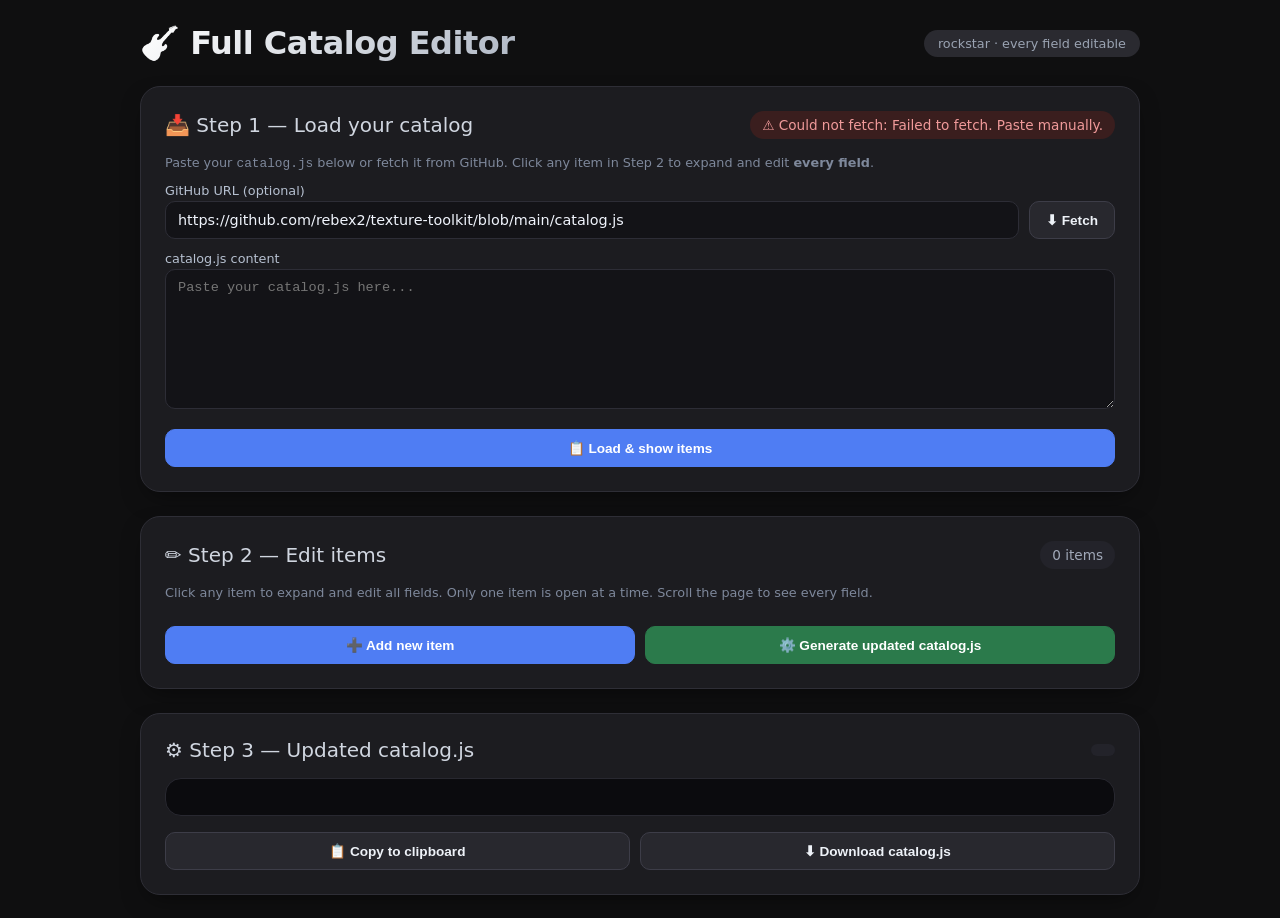
==== commit 519d3d11: "Refactor rockstar merch generator layout and styles Updated the title and improved the layout and st" ====
--- a/rockstar-merch-generator.html
+++ b/rockstar-merch-generator.html
@@ -3,7 +3,7 @@
 <head>
   <meta charset="UTF-8">
   <meta name="viewport" content="width=device-width, initial-scale=1.0">
-  <title>Rockstar Merch · Catalog Manager</title>
+  <title>Rockstar Merch · Full Catalog Editor</title>
   <style>
     * {
       box-sizing: border-box;
@@ -25,7 +25,6 @@
       gap: 24px;
     }
 
-    /* header */
     .header {
       display: flex;
       align-items: center;
@@ -53,14 +52,12 @@
       color: #9aa3b2;
     }
 
-    /* cards */
     .card {
       background: #1c1c20;
       border-radius: 20px;
       padding: 24px;
       border: 1px solid #2e2e36;
       box-shadow: 0 10px 25px -8px rgba(0, 0, 0, 0.5);
-      transition: border-color 0.2s;
     }
 
     .card-header {
@@ -79,10 +76,6 @@
       align-items: center;
       gap: 8px;
       color: #d0d6e0;
-    }
-
-    .card-header h2 svg {
-      opacity: 0.7;
     }
 
     .status-msg {
@@ -96,33 +89,25 @@
       gap: 6px;
     }
 
-    .status-msg.ok {
-      background: #1a3a2a;
-      color: #8dd6a8;
-    }
-
-    .status-msg.err {
-      background: #3a1e1e;
-      color: #f09a9a;
-    }
-
-    /* form elements */
+    .status-msg.ok { background: #1a3a2a; color: #8dd6a8; }
+    .status-msg.err { background: #3a1e1e; color: #f09a9a; }
+
     label {
-      font-size: 0.85rem;
+      font-size: 0.8rem;
       font-weight: 500;
       color: #b6c0d0;
       display: block;
-      margin-top: 14px;
-      margin-bottom: 4px;
+      margin-top: 12px;
+      margin-bottom: 3px;
     }
 
     input, textarea, select {
       width: 100%;
       background: #131317;
       border: 1px solid #2d2d36;
-      border-radius: 12px;
-      padding: 12px 14px;
-      font-size: 0.95rem;
+      border-radius: 10px;
+      padding: 10px 12px;
+      font-size: 0.9rem;
       color: #f0f4fc;
       font-family: inherit;
       transition: border 0.15s, box-shadow 0.15s;
@@ -135,7 +120,7 @@
     }
 
     textarea {
-      min-height: 90px;
+      min-height: 70px;
       resize: vertical;
     }
 
@@ -146,65 +131,38 @@
       flex-wrap: wrap;
     }
 
-    .row input {
-      flex: 1;
-    }
+    .row input { flex: 1; }
 
     button {
       background: #292930;
       border: none;
-      border-radius: 12px;
-      padding: 12px 18px;
+      border-radius: 10px;
+      padding: 10px 16px;
       font-weight: 600;
-      font-size: 0.9rem;
+      font-size: 0.85rem;
       color: #eef2f8;
       cursor: pointer;
       transition: all 0.15s;
       display: inline-flex;
       align-items: center;
       justify-content: center;
-      gap: 8px;
+      gap: 6px;
       white-space: nowrap;
       border: 1px solid #3d3d48;
     }
 
-    button:hover {
-      background: #34343e;
-      border-color: #5a5a6a;
-    }
-
-    button.primary {
-      background: #4f7df3;
-      border-color: #4f7df3;
-      color: white;
-    }
-
-    button.primary:hover {
-      background: #628cf5;
-      border-color: #628cf5;
-    }
-
-    button.success {
-      background: #2b7a4b;
-      border-color: #2b7a4b;
-      color: white;
-    }
-
-    button.success:hover {
-      background: #359a5a;
-      border-color: #359a5a;
-    }
-
-    button.secondary {
-      background: #28282e;
-    }
-
-    button:disabled {
-      opacity: 0.5;
-      cursor: not-allowed;
-      background: #28282e;
-      border-color: #3d3d48;
-    }
+    button:hover { background: #34343e; border-color: #5a5a6a; }
+
+    button.primary { background: #4f7df3; border-color: #4f7df3; color: white; }
+    button.primary:hover { background: #628cf5; border-color: #628cf5; }
+
+    button.success { background: #2b7a4b; border-color: #2b7a4b; color: white; }
+    button.success:hover { background: #359a5a; border-color: #359a5a; }
+
+    button.secondary { background: #28282e; }
+
+    button.danger { background: #4a1e1e; border-color: #6a2a2a; color: #f0a0a0; }
+    button.danger:hover { background: #6a2a2a; border-color: #8a3a3a; }
 
     .btn-group {
       display: flex;
@@ -213,19 +171,14 @@
       margin-top: 16px;
     }
 
-    .btn-group button {
-      flex: 1 1 auto;
-    }
-
-    /* item list / editor */
+    .btn-group button { flex: 1 1 auto; }
+
+    /* ---------- ITEM LIST ---------- */
     .item-list {
       display: flex;
       flex-direction: column;
-      gap: 8px;
+      gap: 10px;
       margin-top: 8px;
-      max-height: 380px;
-      overflow-y: auto;
-      padding-right: 4px;
     }
 
     .item-entry {
@@ -251,9 +204,7 @@
       gap: 12px;
     }
 
-    .item-summary:hover {
-      background: #1e1e26;
-    }
+    .item-summary:hover { background: #1e1e26; }
 
     .item-title {
       display: flex;
@@ -287,8 +238,8 @@
     }
 
     .item-actions button {
-      padding: 6px 12px;
-      font-size: 0.75rem;
+      padding: 5px 10px;
+      font-size: 0.7rem;
       border-radius: 30px;
       background: #24242c;
       border: 1px solid #35353f;
@@ -302,6 +253,9 @@
 
     .item-entry.editing .item-editor {
       display: block;
+      /* extra room for scrolling */
+      max-height: none;
+      overflow: visible;
     }
 
     .item-editor .field-grid {
@@ -314,23 +268,28 @@
       grid-column: span 2;
     }
 
+    /* ---------- STICKY EDITOR FOOTER ---------- */
+    .editor-footer {
+      display: flex;
+      gap: 8px;
+      margin-top: 16px;
+      padding-top: 16px;
+      border-top: 1px dashed #2a2a32;
+      background: #131317;
+      position: sticky;
+      bottom: 0;
+    }
+
+    .editor-footer button { flex: 1; }
+
     @media (max-width: 640px) {
-      .item-editor .field-grid {
-        grid-template-columns: 1fr;
-      }
-      .item-editor .field-grid .full {
-        grid-column: span 1;
-      }
-      .item-summary {
-        flex-direction: column;
-        align-items: flex-start;
-      }
-      .item-actions {
-        align-self: flex-end;
-      }
-    }
-
-    /* catalog output */
+      .item-editor .field-grid { grid-template-columns: 1fr; }
+      .item-editor .field-grid .full { grid-column: span 1; }
+      .item-summary { flex-direction: column; align-items: flex-start; }
+      .item-actions { align-self: flex-end; }
+    }
+
+    /* ---------- OUTPUT ---------- */
     .output-box {
       background: #0b0b0e;
       border-radius: 16px;
@@ -339,7 +298,7 @@
       font-size: 0.8rem;
       white-space: pre-wrap;
       overflow-x: auto;
-      max-height: 380px;
+      max-height: 400px;
       overflow-y: auto;
       border: 1px solid #282830;
       color: #cbd5e1;
@@ -352,65 +311,37 @@
       margin-top: 6px;
     }
 
-    .hidden {
-      display: none;
-    }
-
-    .flex-between {
-      display: flex;
-      justify-content: space-between;
-      align-items: center;
-      gap: 12px;
-      flex-wrap: wrap;
-    }
-
-    .spacer {
-      height: 4px;
-    }
-
-    /* scrollbars */
-    ::-webkit-scrollbar {
-      width: 8px;
-      height: 8px;
-    }
-    ::-webkit-scrollbar-track {
-      background: #131317;
-      border-radius: 10px;
-    }
-    ::-webkit-scrollbar-thumb {
-      background: #35353f;
-      border-radius: 10px;
-    }
-    ::-webkit-scrollbar-thumb:hover {
-      background: #4a4a58;
-    }
+    .field-helper {
+      font-size: 0.7rem;
+      color: #6a7385;
+      margin-top: 2px;
+    }
+
+    ::-webkit-scrollbar { width: 8px; height: 8px; }
+    ::-webkit-scrollbar-track { background: #131317; border-radius: 10px; }
+    ::-webkit-scrollbar-thumb { background: #35353f; border-radius: 10px; }
+    ::-webkit-scrollbar-thumb:hover { background: #4a4a58; }
   </style>
 </head>
 <body>
 
 <div class="app">
 
-  <!-- header -->
   <div class="header">
-    <h1>🎸 Merch Catalog Manager</h1>
-    <div class="badge">rockstar · catalog.js</div>
+    <h1>🎸 Full Catalog Editor</h1>
+    <div class="badge">rockstar · every field editable</div>
   </div>
 
-  <!-- ========== STEP 1 · LOAD EXISTING CATALOG ========== -->
+  <!-- STEP 1 -->
   <div class="card">
     <div class="card-header">
-      <h2>
-        <svg width="20" height="20" viewBox="0 0 24 24" fill="none" stroke="currentColor" stroke-width="2">
-          <path d="M4 7h16M4 12h16M4 17h10" stroke-linecap="round"/>
-        </svg>
-        Step 1 — Load your catalog
-      </h2>
+      <h2>📥 Step 1 — Load your catalog</h2>
       <div id="fetchStatus" class="status-msg"></div>
     </div>
 
     <div class="hint" style="margin-bottom:12px;">
       Paste your <code>catalog.js</code> below or fetch it from GitHub.
-      All items appear in the list — click any to edit.
+      Click any item in Step 2 to expand and edit <strong>every field</strong>.
     </div>
 
     <label for="githubUrl">GitHub URL (optional)</label>
@@ -420,34 +351,26 @@
     </div>
 
     <label for="catalogInput">catalog.js content</label>
-    <textarea id="catalogInput" placeholder="Paste your catalog.js here... items will appear below." style="min-height:140px; font-family:monospace; font-size:0.85rem;"></textarea>
+    <textarea id="catalogInput" placeholder="Paste your catalog.js here..." style="min-height:140px; font-family:monospace; font-size:0.85rem;"></textarea>
 
     <div class="btn-group">
       <button class="primary" onclick="parseAndRenderItems()">📋 Load &amp; show items</button>
     </div>
   </div>
 
-  <!-- ========== STEP 2 · ITEM LIST + EDITOR ========== -->
+  <!-- STEP 2 -->
   <div class="card">
     <div class="card-header">
-      <h2>
-        <svg width="20" height="20" viewBox="0 0 24 24" fill="none" stroke="currentColor" stroke-width="2">
-          <rect x="3" y="3" width="18" height="18" rx="2" ry="2"/>
-          <line x1="3" y1="9" x2="21" y2="9"/>
-          <line x1="9" y1="21" x2="9" y2="9"/>
-        </svg>
-        Step 2 — Your merchandise items
-      </h2>
+      <h2>✏️ Step 2 — Edit items</h2>
       <div id="itemCount" class="status-msg">0 items</div>
     </div>
 
     <div class="hint" style="margin-bottom:8px;">
-      Click any item to <strong>expand and edit</strong>. Use <strong>Add new</strong> to create a fresh entry.
+      Click any item to expand and edit all fields. Only one item is open at a time.
+      Scroll the page to see every field.
     </div>
 
-    <div id="itemListContainer" class="item-list">
-      <!-- dynamic items will be rendered here -->
-    </div>
+    <div id="itemListContainer" class="item-list"></div>
 
     <div class="btn-group" style="margin-top:18px;">
       <button class="primary" onclick="addNewItem()" style="flex:2;">➕ Add new item</button>
@@ -455,16 +378,10 @@
     </div>
   </div>
 
-  <!-- ========== STEP 3 · OUTPUT ========== -->
+  <!-- STEP 3 -->
   <div class="card" id="outputCard">
     <div class="card-header">
-      <h2>
-        <svg width="20" height="20" viewBox="0 0 24 24" fill="none" stroke="currentColor" stroke-width="2">
-          <polyline points="16 18 22 12 16 6"/>
-          <polyline points="8 6 2 12 8 18"/>
-        </svg>
-        Step 3 — Updated catalog.js
-      </h2>
+      <h2>⚙️ Step 3 — Updated catalog.js</h2>
       <div id="generateStatus" class="status-msg"></div>
     </div>
 
@@ -480,13 +397,12 @@
 
 <script>
   // ================================================================
-  // GLOBAL STATE
-  // ================================================================
-  let currentCatalogText = "";        // raw catalog string
-  let currentItems = [];              // parsed array of item objects (editable)
-  let activeEditIndex = -1;           // which item is expanded
-
-  // DOM refs
+  // STATE
+  // ================================================================
+  let currentCatalogText = "";
+  let currentItems = [];
+  let activeEditIndex = -1;
+
   const catalogInput = document.getElementById('catalogInput');
   const itemListContainer = document.getElementById('itemListContainer');
   const itemCountEl = document.getElementById('itemCount');
@@ -497,8 +413,6 @@
   // ================================================================
   // HELPERS
   // ================================================================
-
-  // Format image paths (keep original logic)
   function formatImagePath(rawPath) {
     let path = String(rawPath || "")
       .trim()
@@ -512,11 +426,22 @@
     return path;
   }
 
-  // Escape for safe JSON stringify (built-in)
   const jsString = (value) => JSON.stringify(value);
 
-  // ================================================================
-  // 1. FETCH FROM GITHUB
+  function escapeHtml(str) {
+    if (str === undefined || str === null) return '';
+    return String(str).replace(/[&<>"]/g, function(m) {
+      if (m === '&') return '&amp;';
+      if (m === '<') return '&lt;';
+      if (m === '>') return '&gt;';
+      if (m === '"') return '&quot;';
+      return m;
+    });
+  }
+  function escapeAttr(str) { return escapeHtml(str); }
+
+  // ================================================================
+  // FETCH
   // ================================================================
   async function fetchFromGithub(isAuto = false) {
     const urlField = document.getElementById('githubUrl');
@@ -528,7 +453,6 @@
       return;
     }
 
-    // transform blob/raw to raw.githubusercontent.com
     if (url.includes('github.com') && url.includes('/blob/')) {
       url = url.replace('github.com', 'raw.githubusercontent.com').replace('/blob/', '/');
     } else if (url.includes('github.com') && url.includes('/raw/')) {
@@ -544,11 +468,9 @@
       const res = await fetch(fetchUrl);
       if (!res.ok) throw new Error(`HTTP ${res.status}`);
       const text = await res.text();
-
       catalogInput.value = text;
       currentCatalogText = text;
-      parseAndRenderItems(); // automatically parse & show items
-
+      parseAndRenderItems();
       fetchStatus.textContent = `✓ Loaded ${text.length} characters.`;
       fetchStatus.className = 'status-msg ok';
     } catch (err) {
@@ -558,47 +480,38 @@
   }
 
   // ================================================================
-  // 2. PARSE catalog.js → array of items
+  // PARSE
   // ================================================================
   function parseCatalogItems(text) {
     if (!text || text.trim() === '') return [];
 
-    // Find the array structure: look for '[' after 'const catalog' or just the last '['
     let arrayStart = text.indexOf('[');
     if (arrayStart === -1) return [];
-
-    // take substring from first '[' to the matching closing ']' (last ']' is fine for simple arrays)
     let arrayEnd = text.lastIndexOf(']');
     if (arrayEnd === -1 || arrayEnd <= arrayStart) return [];
 
     const arrayText = text.slice(arrayStart, arrayEnd + 1);
 
-    // Use Function constructor to safely evaluate the array literal
-    // This is safer than eval and works for JSON-like arrays (keys without quotes)
     try {
-      // Clean up trailing commas and ensure proper syntax (just in case)
       const cleaned = arrayText
-        .replace(/,\s*]/g, ']')  // remove trailing commas before ]
-        .replace(/\n/g, ' ')      // avoid newline issues in Function
-        .replace(/\s+/g, ' ');    // collapse whitespace
-
+        .replace(/,\s*]/g, ']')
+        .replace(/\n/g, ' ')
+        .replace(/\s+/g, ' ');
       const items = Function('return ' + cleaned)();
       return Array.isArray(items) ? items : [];
     } catch (e) {
-      console.warn('Parse error, falling back to manual evaluation', e);
-      // Fallback: try to extract objects with regex (very rough, but helpful)
+      console.warn('Standard parse failed, trying fallback', e);
       try {
         const objRegex = /\{([^{}]*?)\}/gs;
         const matches = arrayText.match(objRegex);
         if (!matches) return [];
-        const parsed = matches.map(m => {
+        return matches.map(m => {
           const obj = {};
           const keyValRegex = /(\w+)\s*:\s*(".*?"|'.*?'|\[.*?\]|\{.*?\}|[^,}]+)/g;
           let match;
           while ((match = keyValRegex.exec(m)) !== null) {
             let key = match[1].trim();
             let val = match[2].trim();
-            // remove surrounding quotes if string
             if (val.startsWith('"') && val.endsWith('"')) val = val.slice(1, -1);
             if (val.startsWith("'") && val.endsWith("'")) val = val.slice(1, -1);
             if (val === 'true') val = true;
@@ -606,8 +519,7 @@
             obj[key] = val;
           }
           return obj;
-        });
-        return parsed.filter(o => o.name);
+        }).filter(o => o.name);
       } catch (e2) {
         return [];
       }
@@ -615,7 +527,7 @@
   }
 
   // ================================================================
-  // 3. RENDER ITEM LIST (accordion style)
+  // RENDER
   // ================================================================
   function renderItemList() {
     if (!currentItems.length) {
@@ -633,55 +545,59 @@
       const game = item.game || '—';
       const category = item.category || '—';
       const rarity = item.rarity || '—';
-
-      // build editable fields
-      const fieldHtml = `
+      const year = item.year || '—';
+
+      const editorHtml = `
         <div class="item-editor" id="editor-${idx}">
           <div class="field-grid">
             <div class="full">
               <label>Name</label>
-              <input id="edit-name-${idx}" value="${escapeAttr(item.name || '')}" data-field="name">
+              <input id="edit-name-${idx}" value="${escapeAttr(item.name || '')}">
             </div>
             <div>
               <label>Game</label>
-              <input id="edit-game-${idx}" value="${escapeAttr(item.game || '')}" data-field="game">
+              <input id="edit-game-${idx}" value="${escapeAttr(item.game || '')}">
             </div>
             <div>
               <label>Category</label>
-              <input id="edit-category-${idx}" value="${escapeAttr(item.category || '')}" data-field="category">
+              <input id="edit-category-${idx}" value="${escapeAttr(item.category || '')}">
             </div>
             <div class="full">
               <label>Description</label>
-              <textarea id="edit-description-${idx}" data-field="description" style="min-height:70px;">${escapeHtml(item.description || '')}</textarea>
+              <textarea id="edit-description-${idx}" style="min-height:90px;">${escapeHtml(item.description || '')}</textarea>
             </div>
             <div>
               <label>Year</label>
-              <input id="edit-year-${idx}" value="${escapeAttr(item.year || '')}" data-field="year">
+              <input id="edit-year-${idx}" value="${escapeAttr(item.year || '')}">
             </div>
             <div>
               <label>Rarity</label>
-              <input id="edit-rarity-${idx}" value="${escapeAttr(item.rarity || '')}" data-field="rarity">
-            </div>
-            <div>
+              <input id="edit-rarity-${idx}" value="${escapeAttr(item.rarity || '')}">
+            </div>
+            <div class="full">
               <label>Availability</label>
-              <input id="edit-availability-${idx}" value="${escapeAttr(item.availability || '')}" data-field="availability">
-            </div>
-            <div>
-              <label>Image path</label>
-              <input id="edit-image-${idx}" value="${escapeAttr(item.image || '')}" data-field="image">
+              <input id="edit-availability-${idx}" value="${escapeAttr(item.availability || '')}">
+              <div class="field-helper">e.g. "Available for purchase - Yes"</div>
+            </div>
+            <div class="full">
+              <label>Main image path / filename</label>
+              <input id="edit-image-${idx}" value="${escapeAttr(item.image || '')}">
+              <div class="field-helper">e.g. images/gta4/chop.jpg</div>
             </div>
             <div class="full">
               <label>Extra images (comma separated)</label>
-              <textarea id="edit-extra-${idx}" data-field="extraImages" style="min-height:50px;">${escapeHtml(Array.isArray(item.extraImages) ? item.extraImages.join(', ') : (item.extraImages || ''))}</textarea>
+              <textarea id="edit-extra-${idx}" style="min-height:60px;">${escapeHtml(Array.isArray(item.extraImages) ? item.extraImages.join(', ') : (item.extraImages || ''))}</textarea>
+              <div class="field-helper">e.g. images/gta4/crate1.jpg, images/gta4/crate2.jpg</div>
             </div>
             <div class="full">
-              <label>Link</label>
-              <input id="edit-link-${idx}" value="${escapeAttr(item.link || '')}" data-field="link">
+              <label>Link (optional)</label>
+              <input id="edit-link-${idx}" value="${escapeAttr(item.link || '')}">
             </div>
           </div>
-          <div style="display:flex; gap:8px; margin-top:16px;">
-            <button class="success" onclick="saveItem(${idx})" style="flex:1;">💾 Save changes</button>
-            <button class="secondary" onclick="cancelEdit(${idx})" style="flex:1;">Cancel</button>
+          <div class="editor-footer">
+            <button class="success" onclick="saveItem(${idx})">💾 Save changes</button>
+            <button class="secondary" onclick="cancelEdit(${idx})">Cancel</button>
+            <button class="danger" onclick="deleteItem(${idx})">🗑️ Delete</button>
           </div>
         </div>
       `;
@@ -695,14 +611,14 @@
                 <span>🎮 ${escapeHtml(game)}</span>
                 <span>🏷️ ${escapeHtml(category)}</span>
                 <span>⭐ ${escapeHtml(rarity)}</span>
+                <span>📅 ${escapeHtml(year)}</span>
               </div>
             </div>
             <div class="item-actions" onclick="event.stopPropagation()">
-              <button class="secondary" onclick="toggleEdit(${idx})">✏️ Edit</button>
-              <button class="secondary" onclick="deleteItem(${idx})" style="color:#f08a8a;">🗑️</button>
+              <button class="secondary" onclick="toggleEdit(${idx})">✏️ ${isEditing ? 'Close' : 'Edit'}</button>
             </div>
           </div>
-          ${fieldHtml}
+          ${editorHtml}
         </div>
       `;
     });
@@ -710,59 +626,42 @@
     itemListContainer.innerHTML = html;
   }
 
-  // small escape helpers
-  function escapeHtml(str) {
-    if (str === undefined || str === null) return '';
-    return String(str).replace(/[&<>"]/g, function(m) {
-      if (m === '&') return '&amp;';
-      if (m === '<') return '&lt;';
-      if (m === '>') return '&gt;';
-      if (m === '"') return '&quot;';
-      return m;
-    });
-  }
-  function escapeAttr(str) {
-    if (str === undefined || str === null) return '';
-    return String(str).replace(/[&<>"]/g, function(m) {
-      if (m === '&') return '&amp;';
-      if (m === '<') return '&lt;';
-      if (m === '>') return '&gt;';
-      if (m === '"') return '&quot;';
-      return m;
-    });
-  }
-
-  // ================================================================
-  // 4. PARSE AND RENDER (called when loading catalog)
-  // ================================================================
   function parseAndRenderItems() {
     const text = catalogInput.value;
     currentCatalogText = text;
     currentItems = parseCatalogItems(text);
     activeEditIndex = -1;
     renderItemList();
-    // clear output when loading fresh
     outputEl.textContent = '';
     generateStatus.textContent = '';
     generateStatus.className = 'status-msg';
   }
 
   // ================================================================
-  // 5. EDIT / TOGGLE / SAVE / DELETE
+  // EDIT ACTIONS
   // ================================================================
   function toggleEdit(idx) {
     if (activeEditIndex === idx) {
-      activeEditIndex = -1; // collapse
-    } else {
-      activeEditIndex = idx;
-    }
+      activeEditIndex = -1;
+      renderItemList();
+      return;
+    }
+
+    // collapse any currently open item first
+    activeEditIndex = idx;
     renderItemList();
+
+    // wait for the DOM to re-render, then scroll editor into view
+    setTimeout(() => {
+      const entry = document.getElementById(`item-${idx}`);
+      if (entry) {
+        entry.scrollIntoView({ behavior: 'smooth', block: 'start' });
+      }
+    }, 60);
   }
 
   function cancelEdit(idx) {
-    if (activeEditIndex === idx) {
-      activeEditIndex = -1;
-    }
+    if (activeEditIndex === idx) activeEditIndex = -1;
     renderItemList();
   }
 
@@ -770,24 +669,34 @@
     const item = currentItems[idx];
     if (!item) return;
 
-    // gather fields
-    const fields = ['name', 'game', 'category', 'description', 'year', 'rarity', 'availability', 'image', 'link'];
-    fields.forEach(f => {
-      const el = document.getElementById(`edit-${f}-${idx}`);
-      if (el) item[f] = el.value;
-    });
-
-    // extraImages: split by comma
-    const extraEl = document.getElementById(`edit-extra-${idx}`);
-    if (extraEl) {
-      const raw = extraEl.value;
-      item.extraImages = raw.split(',').map(s => formatImagePath(s.trim())).filter(Boolean);
-    }
-
-    // also clean image path
-    if (item.image) item.image = formatImagePath(item.image);
-
-    // close editor
+    // grab all values
+    const get = (field) => {
+      const el = document.getElementById(`edit-${field}-${idx}`);
+      return el ? el.value : '';
+    };
+
+    item.name = get('name');
+    item.game = get('game');
+    item.category = get('category');
+    item.description = get('description');
+    item.year = get('year');
+    item.rarity = get('rarity');
+    item.availability = get('availability');
+    item.image = formatImagePath(get('image'));
+    item.link = get('link');
+
+    // extra images
+    const extraRaw = get('extra');
+    item.extraImages = extraRaw
+      .split(',')
+      .map(s => formatImagePath(s.trim()))
+      .filter(Boolean);
+
+    // ensure availability prefix
+    if (item.availability && !item.availability.startsWith('Available for purchase')) {
+      item.availability = 'Available for purchase - ' + item.availability;
+    }
+
     activeEditIndex = -1;
     renderItemList();
   }
@@ -800,9 +709,6 @@
     renderItemList();
   }
 
-  // ================================================================
-  // 6. ADD NEW ITEM
-  // ================================================================
   function addNewItem() {
     const newItem = {
       name: 'New item',
@@ -817,17 +723,18 @@
       link: ''
     };
     currentItems.push(newItem);
-    activeEditIndex = currentItems.length - 1; // open editor
+    activeEditIndex = currentItems.length - 1;
     renderItemList();
+
     // scroll to new item
     setTimeout(() => {
-      const el = document.getElementById(`item-${currentItems.length - 1}`);
-      if (el) el.scrollIntoView({ behavior: 'smooth', block: 'center' });
-    }, 50);
-  }
-
-  // ================================================================
-  // 7. GENERATE UPDATED catalog.js
+      const entry = document.getElementById(`item-${currentItems.length - 1}`);
+      if (entry) entry.scrollIntoView({ behavior: 'smooth', block: 'start' });
+    }, 60);
+  }
+
+  // ================================================================
+  // GENERATE
   // ================================================================
   function generateCatalog() {
     if (!currentItems.length) {
@@ -837,12 +744,10 @@
       return;
     }
 
-    // Build item strings in the exact format of the original tool
     const itemStrings = currentItems.map(item => {
       const extraArr = Array.isArray(item.extraImages) ? item.extraImages : [];
       const extraJson = '[' + extraArr.map(jsString).join(', ') + ']';
 
-      // ensure availability has the full prefix if not already present
       let availability = item.availability || '';
       if (!availability.startsWith('Available for purchase')) {
         availability = 'Available for purchase - ' + availability.replace(/^.*?-\s*/, '');
@@ -862,11 +767,7 @@
   },`;
     }).join('\n');
 
-    // Wrap in the original structure: we need to maintain the exact catalog variable
-    // Try to keep the original header and footer from currentCatalogText if possible
     let output = '';
-
-    // Attempt to reconstruct by taking everything before the first '[', then the items, then after the last ']'
     const raw = currentCatalogText || catalogInput.value;
 
     if (raw && raw.includes('[') && raw.includes(']')) {
@@ -874,12 +775,9 @@
       const lastBracket = raw.lastIndexOf(']');
       const before = raw.slice(0, firstBracket);
       const after = raw.slice(lastBracket + 1);
-
-      // Build new array content: remove trailing comma from last item
-      const itemsArray = itemStrings.replace(/,\s*$/, ''); // remove last comma
+      const itemsArray = itemStrings.replace(/,\s*$/, '');
       output = before + '[\n' + itemsArray + '\n]' + after;
     } else {
-      // Fallback: just wrap in a simple const catalog
       output = `const catalog = [\n${itemStrings.replace(/,\s*$/, '')}\n];\n`;
     }
 
@@ -889,27 +787,19 @@
   }
 
   // ================================================================
-  // 8. COPY / DOWNLOAD
+  // COPY / DOWNLOAD
   // ================================================================
   function copyOutput() {
     const text = outputEl.textContent;
-    if (!text) {
-      alert('Generate the catalog first!');
-      return;
-    }
-    navigator.clipboard.writeText(text).then(() => {
-      alert('📋 Copied to clipboard!');
-    }).catch(() => {
-      alert('Could not copy. Select manually.');
-    });
+    if (!text) { alert('Generate the catalog first!'); return; }
+    navigator.clipboard.writeText(text)
+      .then(() => alert('📋 Copied to clipboard!'))
+      .catch(() => alert('Could not copy. Select manually.'));
   }
 
   function downloadOutput() {
     const text = outputEl.textContent;
-    if (!text) {
-      alert('Generate the catalog first!');
-      return;
-    }
+    if (!text) { alert('Generate the catalog first!'); return; }
     const blob = new Blob([text], { type: 'text/javascript' });
     const url = URL.createObjectURL(blob);
     const a = document.createElement('a');
@@ -922,18 +812,14 @@
   }
 
   // ================================================================
-  // 9. AUTO-LOAD ON START
+  // AUTO-LOAD
   // ================================================================
   window.addEventListener('DOMContentLoaded', () => {
-    // Try auto-fetch on first load (silently)
     fetchFromGithub(true).catch(() => {});
-    // also if input already has content, parse it
-    if (catalogInput.value.trim()) {
-      parseAndRenderItems();
-    }
+    if (catalogInput.value.trim()) parseAndRenderItems();
   });
 
-  // Expose functions globally for inline onclick
+  // expose
   window.fetchFromGithub = fetchFromGithub;
   window.parseAndRenderItems = parseAndRenderItems;
   window.addNewItem = addNewItem;
